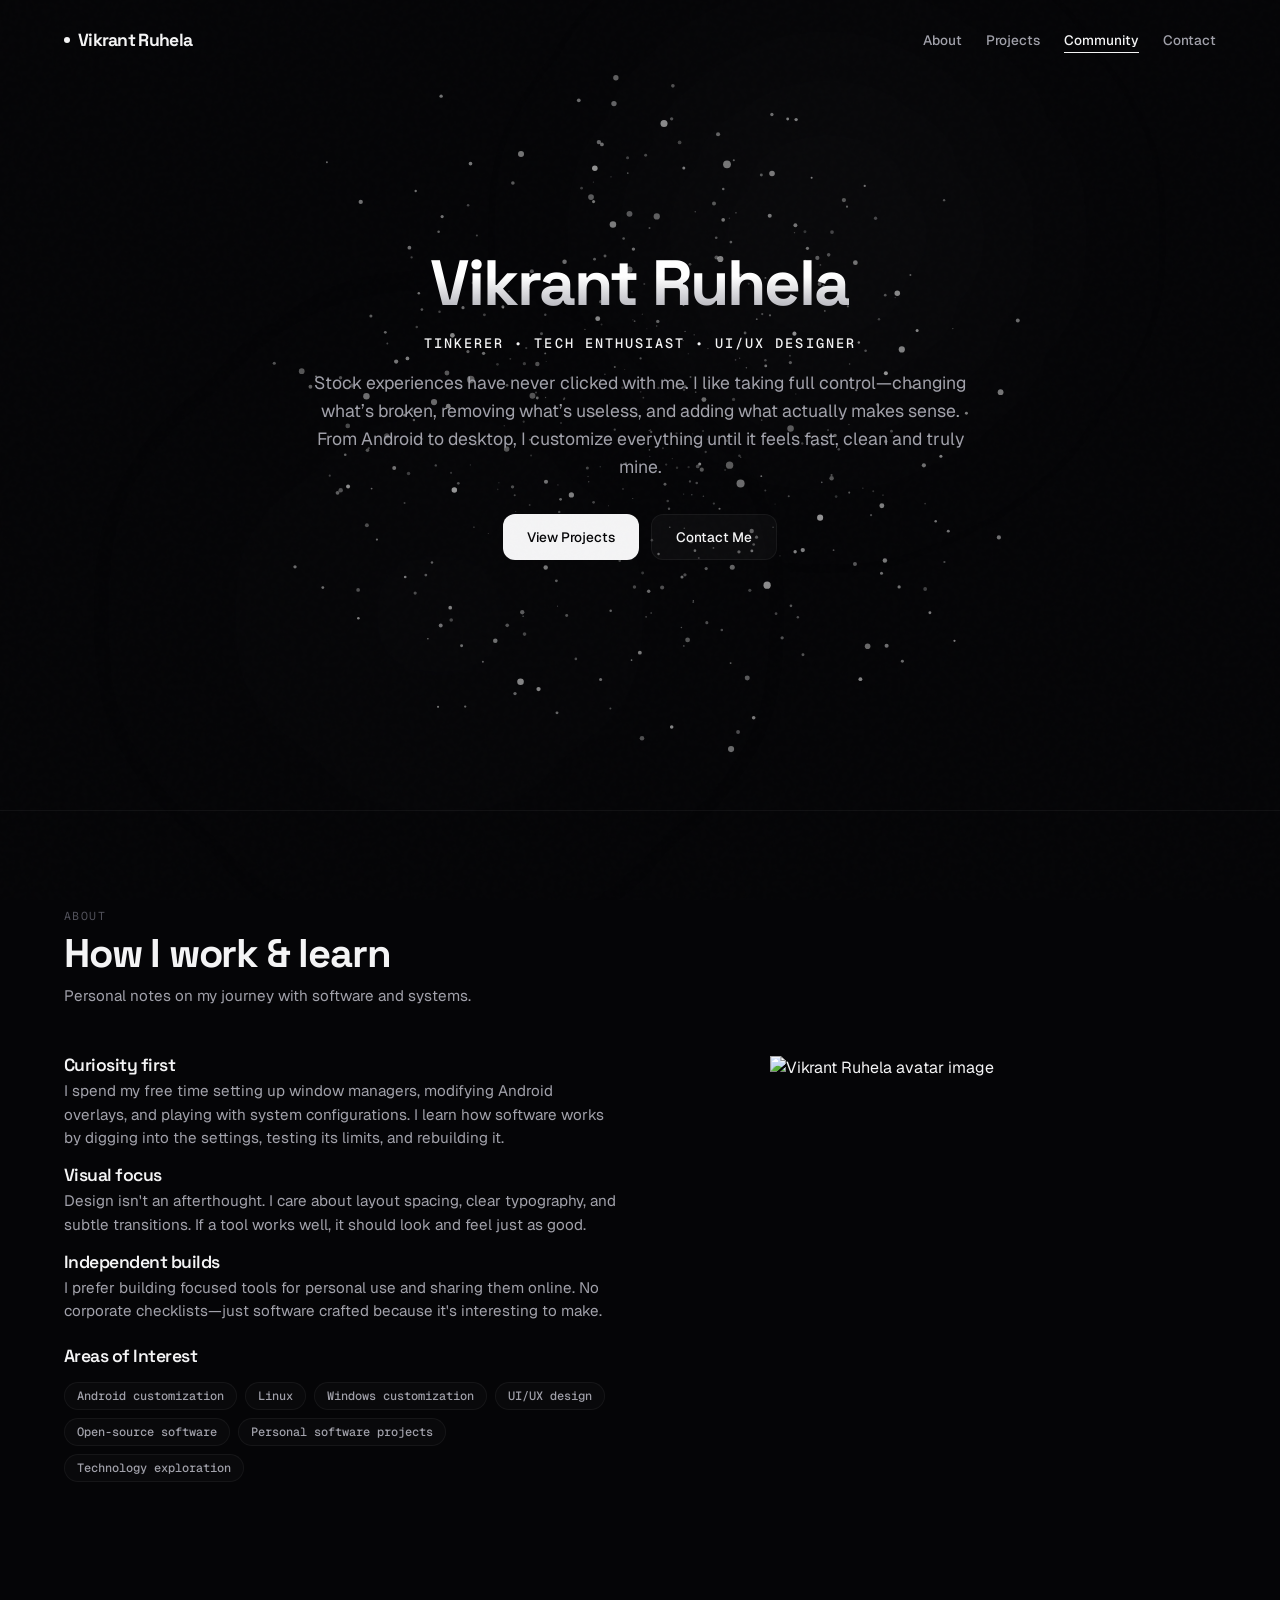
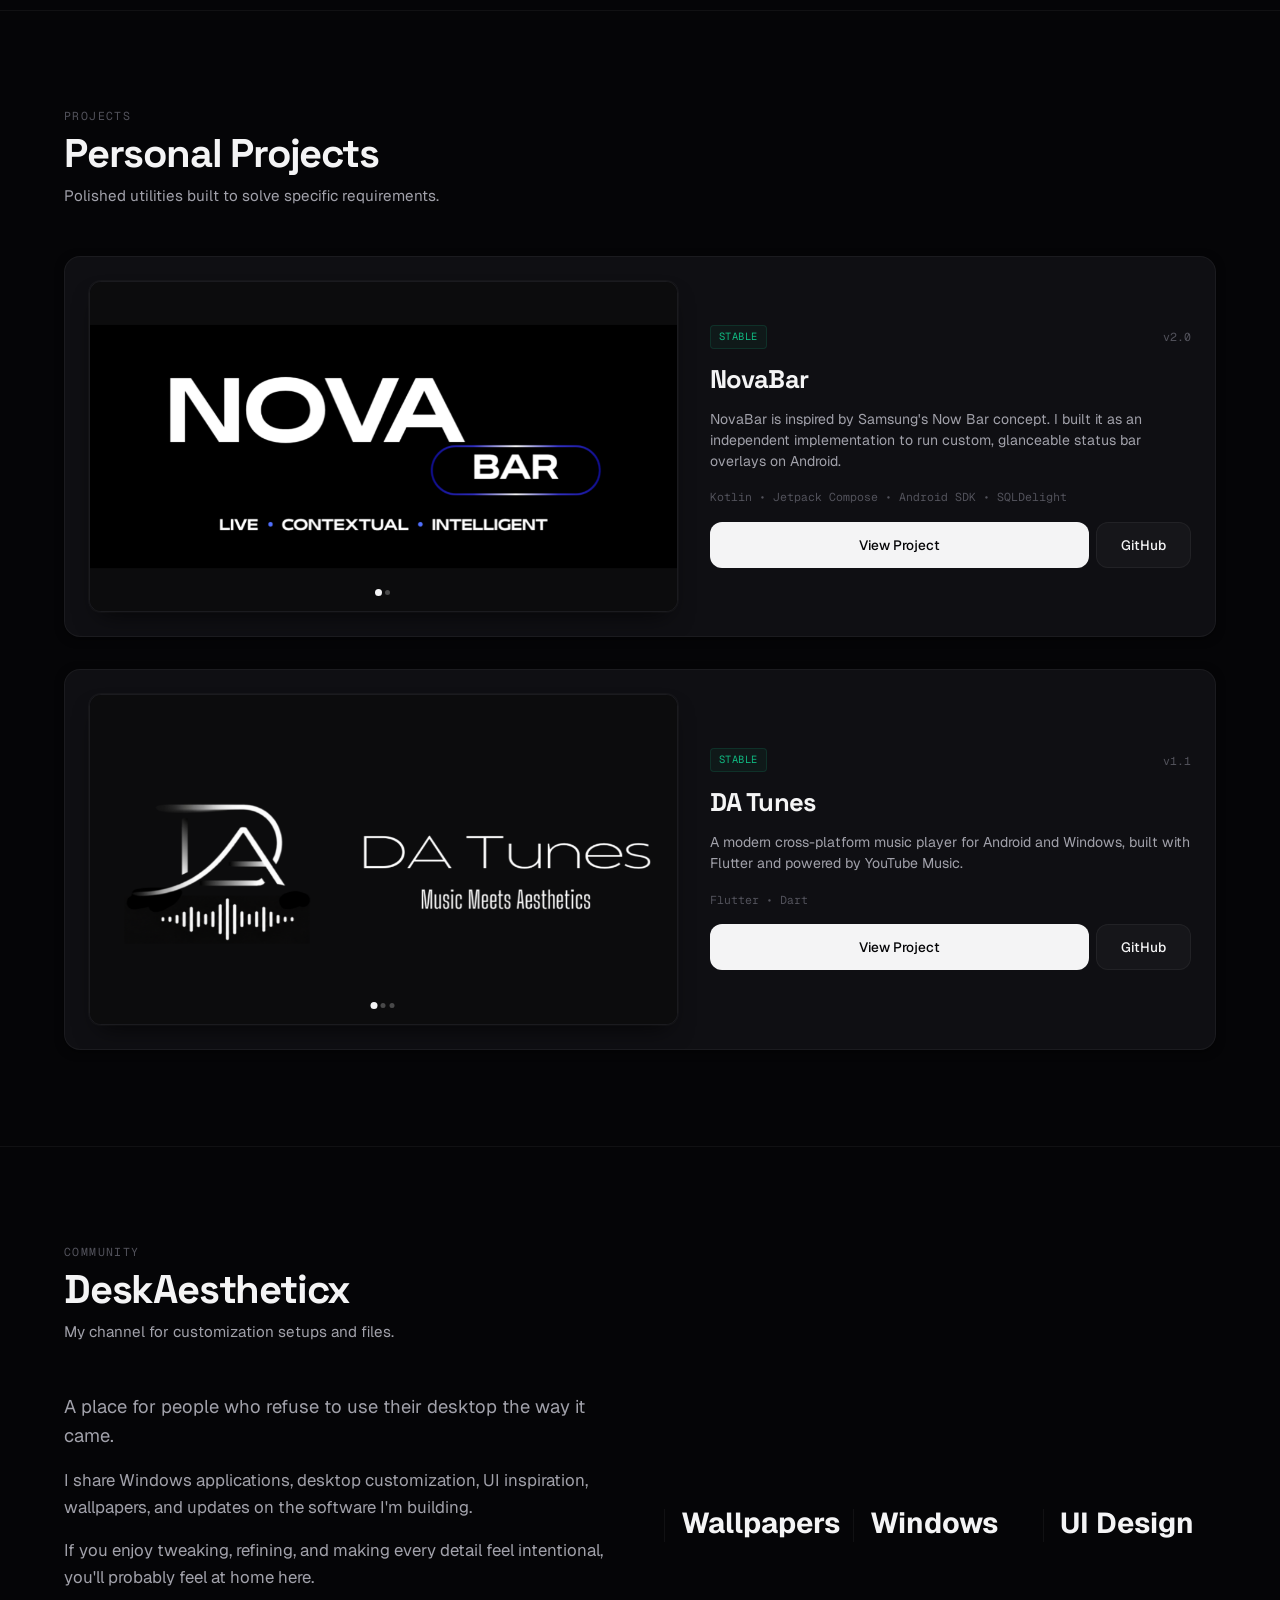
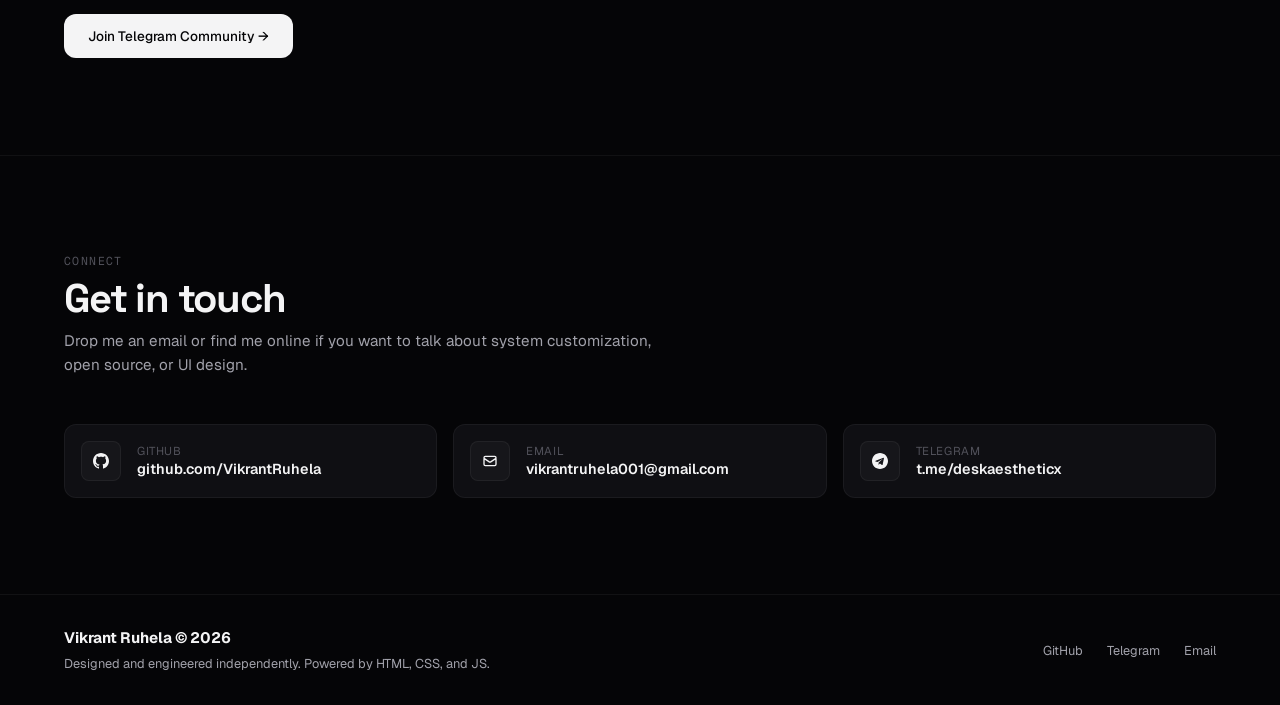
==== index.html @ 4d381d2a "Initial commit" ====
<!DOCTYPE html>
<html lang="en" data-accent="silver">
<head>
  <meta charset="UTF-8">
  <meta name="viewport" content="width=device-width, initial-scale=1.0">
  
  <!-- Primary SEO Meta Tags -->
  <title>Vikrant Ruhela | Tinkerer • Tech Enthusiast • UI/UX Designer</title>
  <meta name="title" content="Vikrant Ruhela | Tinkerer • Tech Enthusiast • UI/UX Designer">
  <meta name="description" content="Personal portfolio of Vikrant Ruhela. I customize interfaces, experiment with custom configurations, and build clean software utilities.">
  <meta name="keywords" content="Vikrant Ruhela, Portfolio, Tinkerer, Tech Enthusiast, UI/UX Designer, Customization, Linux, Android, Windows, Open Source">
  <meta name="author" content="Vikrant Ruhela">
  
  <!-- Open Graph / Facebook -->
  <meta property="og:type" content="website">
  <meta property="og:url" content="https://deskaestheticx.github.io/">
  <meta property="og:title" content="Vikrant Ruhela | Tinkerer • Tech Enthusiast • UI/UX Designer">
  <meta property="og:description" content="Personal portfolio of Vikrant Ruhela. I customize interfaces, experiment with custom configurations, and build clean software utilities.">
  <meta property="og:image" content="assets/images/og-image.png">

  <!-- Twitter -->
  <meta property="twitter:card" content="summary_large_image">
  <meta property="twitter:url" content="https://deskaestheticx.github.io/">
  <meta property="twitter:title" content="Vikrant Ruhela | Tinkerer • Tech Enthusiast • UI/UX Designer">
  <meta property="twitter:description" content="Personal portfolio of Vikrant Ruhela. I customize interfaces, experiment with custom configurations, and build clean software utilities.">
  <meta property="twitter:image" content="assets/images/og-image.png">

  <!-- Favicon -->
  <link rel="icon" type="image/svg+xml" href="assets/images/favicon.svg">

  <!-- Theme Stylesheets -->
  <link rel="stylesheet" href="assets/css/variables.css?v=2.2">
  <link rel="stylesheet" href="assets/css/global.css?v=2.2">
  <link rel="stylesheet" href="assets/css/components.css?v=2.2">
  <link rel="stylesheet" href="assets/css/sections.css?v=2.2">

  <!-- Structured Data (JSON-LD) -->
  <script type="application/ld+json">
  {
    "@context": "https://schema.org",
    "@type": "Person",
    "name": "Vikrant Ruhela",
    "url": "https://deskaestheticx.github.io/",
    "jobTitle": "Tinkerer & UI/UX Designer",
    "description": "Tech enthusiast who enjoys exploring technology, experimenting with software, and building polished experiences.",
    "knowsAbout": ["Android customization", "Linux", "Windows customization", "UI/UX design", "Open-source software"]
  }
  </script>
</head>
<body>

  <!-- Loading Screen Overlay -->
  <div class="loading-screen" aria-hidden="true">
    <div class="loading-logo">
      <span class="loading-logo-dot"></span>
      Vikrant Ruhela
    </div>
  </div>

  <!-- Custom Cursor Elements -->
  <div class="custom-cursor" aria-hidden="true"></div>
  <div class="custom-cursor-follower" aria-hidden="true"></div>

  <!-- Scroll Progress Bar -->
  <div class="scroll-progress-container" aria-hidden="true">
    <div class="scroll-progress-bar"></div>
  </div>

  <!-- Background Ambient Lights -->
  <div class="ambient-bg-lights" aria-hidden="true">
    <div class="ambient-light-1"></div>
    <div class="ambient-light-2"></div>
  </div>

  <!-- Sticky Navbar Header -->
  <header>
    <div class="nav-container">
      <a href="index.html" class="logo" aria-label="Vikrant Ruhela Home">
        <span class="logo-dot"></span>
        Vikrant Ruhela
      </a>
      
      <div class="nav-right">
        <nav>
          <ul class="nav-links">
            <li><a href="#about">About</a></li>
            <li><a href="#projects">Projects</a></li>
            <li><a href="#community">Community</a></li>
            <li><a href="#contact">Contact</a></li>
          </ul>
        </nav>


        <button class="mobile-nav-toggle" aria-label="Toggle navigation menu" aria-expanded="false">
          <span></span>
          <span></span>
          <span></span>
        </button>
      </div>
    </div>
  </header>

  <main>
    <!-- Hero Section -->
    <section id="hero" class="hero-section">
      <div class="container hero-layout">

        <h1 class="hero-title reveal-on-scroll" style="transition-delay: 0.1s;">
          Vikrant Ruhela
        </h1>
        <div class="reveal-on-scroll" style="font-family: var(--font-mono); font-size: 0.85rem; color: var(--color-accent); letter-spacing: 0.15em; text-transform: uppercase; margin-bottom: var(--space-md); transition-delay: 0.15s; font-weight: 500;">
          Tinkerer &bull; Tech Enthusiast &bull; UI/UX Designer
        </div>
        <p class="hero-subtitle reveal-on-scroll" style="transition-delay: 0.2s; max-width: 680px;">
          Stock experiences have never clicked with me. I like taking full control—changing what’s broken, removing what’s useless, and adding what actually makes sense. From Android to desktop, I customize everything until it feels fast, clean and truly mine.
        </p>
        <div class="hero-actions reveal-on-scroll" style="transition-delay: 0.3s;">
          <a href="#projects" class="btn btn-primary magnetic-target" aria-label="View featured projects">View Projects</a>
          <a href="#contact" class="btn btn-secondary magnetic-target" aria-label="Go to contact section">Contact Me</a>
        </div>
      </div>
    </section>

    <!-- About Section -->
    <section id="about" class="section" style="border-top: 1px solid var(--border-color);">
      <div class="container">
        <div class="section-header reveal-on-scroll">
          <span class="section-label">About</span>
          <h2 class="section-title">How I work & learn</h2>
          <p class="section-description">Personal notes on my journey with software and systems.</p>
        </div>

        <div class="about-grid" style="align-items: flex-start; margin-bottom: var(--space-xl);">
          <div class="about-intro-text reveal-on-scroll" style="display: flex; flex-direction: column; gap: var(--space-md);">
            <div>
              <h3 style="font-size: 1.1rem; font-weight: 600; margin-bottom: var(--space-xxs); color: var(--text-primary);">Curiosity first</h3>
              <p style="margin: 0; line-height: 1.55;">
                I spend my free time setting up window managers, modifying Android overlays, and playing with system configurations. I learn how software works by digging into the settings, testing its limits, and rebuilding it.
              </p>
            </div>
            
            <div>
              <h3 style="font-size: 1.1rem; font-weight: 600; margin-bottom: var(--space-xxs); color: var(--text-primary);">Visual focus</h3>
              <p style="margin: 0; line-height: 1.55;">
                Design isn't an afterthought. I care about layout spacing, clear typography, and subtle transitions. If a tool works well, it should look and feel just as good.
              </p>
            </div>
            
            <div>
              <h3 style="font-size: 1.1rem; font-weight: 600; margin-bottom: var(--space-xxs); color: var(--text-primary);">Independent builds</h3>
              <p style="margin: 0; line-height: 1.55;">
                I prefer building focused tools for personal use and sharing them online. No corporate checklists—just software crafted because it's interesting to make.
              </p>
            </div>

            <div style="margin-top: var(--space-xs);">
              <h3 class="dev-philosophy-title" style="margin-top: 0; margin-bottom: var(--space-xxs);">Areas of Interest</h3>
              <div class="tech-badges-grid">
                <span class="tech-badge">Android customization</span>
                <span class="tech-badge">Linux</span>
                <span class="tech-badge">Windows customization</span>
                <span class="tech-badge">UI/UX design</span>
                <span class="tech-badge">Open-source software</span>
                <span class="tech-badge">Personal software projects</span>
                <span class="tech-badge">Technology exploration</span>
              </div>
            </div>
          </div>
          
          <div class="reveal-on-scroll" style="transition-delay: 0.2s; display: flex; justify-content: center; width: 100%;">
            <!-- Dynamic profile image fetched directly from live GitHub account -->
            <div class="profile-image-container" style="border: none !important; overflow: visible !important; background: transparent !important; box-shadow: none !important; border-radius: 0 !important; width: 340px !important; height: 340px !important;" aria-label="Vikrant Ruhela GitHub Profile Picture">
              <img src="https://github.com/VikrantRuhela.png" style="position: absolute !important; top: 0 !important; left: 0 !important; width: 100% !important; height: 100% !important; object-fit: contain !important; border-radius: 0 !important; border: none !important; box-shadow: none !important;" alt="Vikrant Ruhela avatar image" loading="lazy">
            </div>
          </div>
        </div>


      </div>
    </section>

    <!-- Projects Catalog Section -->
    <section id="projects" class="section" style="border-top: 1px solid var(--border-color);">
      <div class="container">
        <div class="section-header reveal-on-scroll">
          <span class="section-label">Projects</span>
          <h2 class="section-title">Personal Projects</h2>
          <p class="section-description">Polished utilities built to solve specific requirements.</p>
        </div>

        <!-- NovaBar Project Card -->
        <article class="studio-card reveal-on-scroll" style="margin-bottom: var(--space-xl); display: grid; grid-template-columns: 1.1fr 0.9fr; gap: var(--space-xl); align-items: center; padding: var(--space-lg);">
          <div class="framed-showcase" style="padding: 0; background: transparent; border: none; box-shadow: none; width: 100%;">
            <div class="carousel-container" id="project-novabar-carousel" style="aspect-ratio: 16/9; border-radius: var(--radius-md); border: 1px solid var(--border-color); overflow: hidden; box-shadow: var(--shadow-md);">
              <div class="carousel-track">
                <div class="carousel-slide">
                  <img src="assets/images/novabar_logo.png" alt="NovaBar - Live Contextual Intelligent Logo Banner" loading="lazy">
                </div>
                <div class="carousel-slide">
                  <img src="assets/images/novabar_screens.png" alt="NovaBar settings menu interface screenshot layouts" loading="lazy">
                </div>
              </div>
              <button class="carousel-btn carousel-btn-prev" aria-label="Previous slide">
                <svg xmlns="http://www.w3.org/2000/svg" width="16" height="16" fill="none" viewBox="0 0 24 24" stroke="currentColor" stroke-width="2.5"><path stroke-linecap="round" stroke-linejoin="round" d="M15 19l-7-7 7-7"/></svg>
              </button>
              <button class="carousel-btn carousel-btn-next" aria-label="Next slide">
                <svg xmlns="http://www.w3.org/2000/svg" width="16" height="16" fill="none" viewBox="0 0 24 24" stroke="currentColor" stroke-width="2.5"><path stroke-linecap="round" stroke-linejoin="round" d="M9 5l7 7-7 7"/></svg>
              </button>
              <div class="carousel-dots"></div>
            </div>
          </div>
          <div style="display: flex; flex-direction: column; gap: var(--space-md);">
            <div style="display: flex; justify-content: space-between; align-items: center;">
              <span class="product-card-badge stable">Stable</span>
              <span style="font-family: var(--font-mono); font-size: 0.72rem; color: var(--text-muted);">v2.0</span>
            </div>
            <h3 class="product-card-title" style="font-size: 1.6rem;">NovaBar</h3>
            <p class="product-card-desc">
              NovaBar is inspired by Samsung's Now Bar concept. I built it as an independent implementation to run custom, glanceable status bar overlays on Android.
            </p>
            <div>
              <p class="product-card-tech" style="margin-bottom: var(--space-md);">Kotlin &bull; Jetpack Compose &bull; Android SDK &bull; SQLDelight</p>
              <div style="display: flex; gap: var(--space-xs);">
                <a href="novabar.html" class="btn btn-primary magnetic-target" style="flex: 1;" aria-label="View NovaBar project">View Project</a>
                <a href="https://github.com/VikrantRuhela" target="_blank" rel="noopener" class="btn btn-secondary magnetic-target" aria-label="Visit NovaBar GitHub repository">GitHub</a>
              </div>
            </div>
          </div>
        </article>

        <!-- DA Tunes Project Card -->
        <article class="studio-card reveal-on-scroll" style="display: grid; grid-template-columns: 1.1fr 0.9fr; gap: var(--space-xl); align-items: center; padding: var(--space-lg);">
          <div class="framed-showcase" style="padding: 0; background: transparent; border: none; box-shadow: none; width: 100%;">
            <div class="carousel-container" id="project-datunes-carousel" style="aspect-ratio: 16/9; border-radius: var(--radius-md); border: 1px solid var(--border-color); overflow: hidden; box-shadow: var(--shadow-md);">
              <div class="carousel-track">
                <div class="carousel-slide">
                  <img src="assets/images/damusic_logo.png" alt="DA Tunes - Music Meets Aesthetics Logo Banner" loading="lazy">
                </div>
                <div class="carousel-slide">
                  <img src="assets/images/damusic_mobile.png" alt="DA Tunes mobile audio playback client screens" loading="lazy">
                </div>
                <div class="carousel-slide">
                  <img src="assets/images/damusic_desktop.png" alt="DA Tunes tablet and desktop layout interfaces" loading="lazy">
                </div>
              </div>
              <button class="carousel-btn carousel-btn-prev" aria-label="Previous slide">
                <svg xmlns="http://www.w3.org/2000/svg" width="16" height="16" fill="none" viewBox="0 0 24 24" stroke="currentColor" stroke-width="2.5"><path stroke-linecap="round" stroke-linejoin="round" d="M15 19l-7-7 7-7"/></svg>
              </button>
              <button class="carousel-btn carousel-btn-next" aria-label="Next slide">
                <svg xmlns="http://www.w3.org/2000/svg" width="16" height="16" fill="none" viewBox="0 0 24 24" stroke="currentColor" stroke-width="2.5"><path stroke-linecap="round" stroke-linejoin="round" d="M9 5l7 7-7 7"/></svg>
              </button>
              <div class="carousel-dots"></div>
            </div>
          </div>
          <div style="display: flex; flex-direction: column; gap: var(--space-md);">
            <div style="display: flex; justify-content: space-between; align-items: center;">
              <span class="product-card-badge stable" style="background-color: rgba(16, 185, 129, 0.06); border: 1px solid rgba(16, 185, 129, 0.15); color: #10b981;">Stable</span>
              <span style="font-family: var(--font-mono); font-size: 0.72rem; color: var(--text-muted);">v1.1</span>
            </div>
            <h3 class="product-card-title" style="font-size: 1.6rem;">DA Tunes</h3>
            <p class="product-card-desc">
              A modern cross-platform music player for Android and Windows, built with Flutter and powered by YouTube Music.
            </p>
            <div>
              <p class="product-card-tech" style="margin-bottom: var(--space-md);">Flutter &bull; Dart</p>
              <div style="display: flex; gap: var(--space-xs);">
                <a href="datunes.html" class="btn btn-primary magnetic-target" style="flex: 1;" aria-label="View DA Tunes project">View Project</a>
                <a href="https://github.com/VikrantRuhela" target="_blank" rel="noopener" class="btn btn-secondary magnetic-target" aria-label="Visit DA Tunes GitHub repository">GitHub</a>
              </div>
            </div>
          </div>
        </article>
      </div>
    </section>

    <!-- Community Section -->
    <section id="community" class="section" style="border-top: 1px solid var(--border-color);">
      <div class="container">
        <div class="section-header reveal-on-scroll">
          <span class="section-label">Community</span>
          <h2 class="section-title">DeskAestheticx</h2>
          <p class="section-description">My channel for customization setups and files.</p>
        </div>

        <div class="about-grid" style="align-items: center;">
          <div class="reveal-on-scroll">
            <p style="font-size: 1.15rem; line-height: 1.6; color: var(--text-secondary); margin-bottom: var(--space-md);">
              A place for people who refuse to use their desktop the way it came.
            </p>
            <p style="font-size: 1.05rem; line-height: 1.6; color: var(--text-secondary); margin-bottom: var(--space-md);">
              I share Windows applications, desktop customization, UI inspiration, wallpapers, and updates on the software I'm building.
            </p>
            <p style="font-size: 1.05rem; line-height: 1.6; color: var(--text-secondary); margin-bottom: var(--space-lg);">
              If you enjoy tweaking, refining, and making every detail feel intentional, you'll probably feel at home here.
            </p>
            <a href="https://t.me/deskaestheticx" target="_blank" rel="noopener" class="btn btn-primary magnetic-target" aria-label="Join DeskAestheticx Telegram channel">Join Telegram Community →</a>
          </div>
          
          <div class="reveal-on-scroll" style="transition-delay: 0.1s; display: grid; grid-template-columns: repeat(auto-fit, minmax(130px, 1fr)); gap: var(--space-md);">
            <div class="about-stat-card">
              <div class="about-stat-num" style="font-size: 1.8rem;">Wallpapers</div>
            </div>
            <div class="about-stat-card">
              <div class="about-stat-num" style="font-size: 1.8rem;">Windows</div>
            </div>
            <div class="about-stat-card">
              <div class="about-stat-num" style="font-size: 1.8rem;">UI Design</div>
            </div>
          </div>
        </div>
      </div>
    </section>



    <!-- Contact Section -->
    <section id="contact" class="section" style="border-top: 1px solid var(--border-color);">
      <div class="container">
        <div class="section-header reveal-on-scroll">
          <span class="section-label">Connect</span>
          <h2 class="section-title">Get in touch</h2>
          <p class="section-description">Drop me an email or find me online if you want to talk about system customization, open source, or UI design.</p>
        </div>

        <div class="dev-contact-panel reveal-on-scroll" style="display: grid; grid-template-columns: repeat(auto-fit, minmax(240px, 1fr)); gap: var(--space-md);">
          <a href="https://github.com/VikrantRuhela" target="_blank" rel="noopener" class="dev-contact-link" aria-label="Visit GitHub Profile">
            <div class="dev-contact-icon">
              <svg xmlns="http://www.w3.org/2000/svg" width="16" height="16" fill="currentColor" viewBox="0 0 24 24"><path d="M12 0c-6.626 0-12 5.373-12 12 0 5.302 3.438 9.8 8.207 11.387.599.111.793-.261.793-.577v-2.234c-3.338.726-4.033-1.416-4.033-1.416-.546-1.387-1.333-1.756-1.333-1.756-1.089-.745.083-.729.083-.729 1.205.084 1.839 1.237 1.839 1.237 1.07 1.834 2.807 1.304 3.492.997.107-.775.418-1.305.762-1.604-2.665-.305-5.467-1.334-5.467-5.931 0-1.311.469-2.381 1.236-3.221-.124-.303-.535-1.524.117-3.176 0 0 1.008-.322 3.301 1.23.957-.266 1.983-.399 3.003-.404 1.02.005 2.047.138 3.006.404 2.291-1.552 3.297-1.23 3.297-1.23.653 1.653.242 2.874.118 3.176.77.84 1.235 1.911 1.235 3.221 0 4.609-2.807 5.624-5.479 5.921.43.372.823 1.102.823 2.222v3.293c0 .319.192.694.801.576 4.765-1.589 8.199-6.086 8.199-11.386 0-6.627-5.373-12-12-12z"/></svg>
            </div>
            <div>
              <div class="dev-contact-lbl">GitHub</div>
              <div class="dev-contact-val">github.com/VikrantRuhela</div>
            </div>
          </a>
          <a href="mailto:vikrantruhela001@gmail.com" class="dev-contact-link" aria-label="Send Email">
            <div class="dev-contact-icon">
              <svg xmlns="http://www.w3.org/2000/svg" width="16" height="16" fill="none" viewBox="0 0 24 24" stroke="currentColor" stroke-width="2"><path stroke-linecap="round" stroke-linejoin="round" d="M3 8l7.89 5.26a2 2 0 002.22 0L21 8M5 19h14a2 2 0 002-2V7a2 2 0 00-2-2H5a2 2 0 00-2 2v10a2 2 0 002 2z"/></svg>
            </div>
            <div>
              <div class="dev-contact-lbl">Email</div>
              <div class="dev-contact-val">vikrantruhela001@gmail.com</div>
            </div>
          </a>
          <a href="https://t.me/deskaestheticx" target="_blank" rel="noopener" class="dev-contact-link" aria-label="Visit Telegram Channel">
            <div class="dev-contact-icon">
              <svg xmlns="http://www.w3.org/2000/svg" width="16" height="16" fill="currentColor" viewBox="0 0 24 24"><path d="M12 0c-6.627 0-12 5.373-12 12s5.373 12 12 12 12-5.373 12-12-5.373-12-12-12zm5.894 8.221l-1.97 9.28c-.145.658-.537.818-1.084.508l-3-2.21-1.446 1.394c-.16.16-.295.295-.605.295l.213-3.053 5.56-5.023c.242-.213-.054-.333-.373-.12l-6.868 4.326-2.962-.924c-.643-.203-.658-.643.136-.953l11.57-4.46c.538-.203.953.11.77.953z"/></svg>
            </div>
            <div>
              <div class="dev-contact-lbl">Telegram</div>
              <div class="dev-contact-val">t.me/deskaestheticx</div>
            </div>
          </a>
        </div>
      </div>
    </section>
  </main>

  <!-- Footer Section -->
  <footer>
    <div class="container footer-layout">
      <div class="footer-left">
        <div class="footer-brand">Vikrant Ruhela &copy; 2026</div>
        <div class="footer-tagline">Designed and engineered independently. Powered by HTML, CSS, and JS.</div>
      </div>
      <ul class="footer-right">
        <li><a href="https://github.com/VikrantRuhela" target="_blank" rel="noopener">GitHub</a></li>
        <li><a href="https://t.me/deskaestheticx" target="_blank" rel="noopener">Telegram</a></li>
        <li><a href="mailto:vikrantruhela001@gmail.com">Email</a></li>
      </ul>
    </div>
  </footer>


  <!-- JavaScript Scripts -->
  <script src="assets/js/particles.js"></script>
  <script src="assets/js/carousel.js"></script>
  <script src="assets/js/cursor.js"></script>

  <script src="assets/js/theme.js"></script>
  <script src="assets/js/main.js"></script>
</body>
</html>
---- assets/css/variables.css ----
:root {
  /* Fonts */
  --font-sans: 'Geist', -apple-system, BlinkMacSystemFont, "Segoe UI", Roboto, Helvetica, Arial, sans-serif;
  --font-display: 'Space Grotesk', var(--font-sans);
  --font-mono: 'Geist Mono', Consolas, Monaco, monospace;

  /* Font Weights */
  --weight-light: 300;
  --weight-regular: 400;
  --weight-medium: 500;
  --weight-semibold: 600;
  --weight-bold: 700;
  --weight-heavy: 800;

  /* Strict Spacing System Grid */
  --space-xxs: 4px;
  --space-xs: 8px;
  --space-sm: 12px;
  --space-md: 16px;
  --space-lg: 24px;
  --space-xl: 32px;
  --space-xxl: 48px;
  --space-xxxl: 64px;
  --space-huge: 96px;

  /* Premium Color Palette (Inspired by Raycast / Linear / Vercel) */
  --bg-darker: #050507;      /* Pure black main surface */
  --bg-dark: #0a0a0d;        /* Dark gray panels */
  --bg-card: #0f0f13;        /* Elevation 1 cards */
  --bg-card-hover: #141419;  /* Elevation 2 hover */
  
  /* Translucent borders */
  --border-color: rgba(255, 255, 255, 0.05);
  --border-color-hover: rgba(255, 255, 255, 0.12);
  
  /* Text Hues */
  --text-primary: #f4f4f5;   /* Crisp white */
  --text-secondary: #a1a1aa; /* Muted slate */
  --text-muted: #52525b;     /* Deep gray secondary detail */
  
  /* Monochrome Silver Accent */
  --accent-rgb: 244, 244, 245;
  --color-accent: rgb(var(--accent-rgb));
  --color-accent-light: rgba(var(--accent-rgb), 0.05);
  --color-accent-dark: #71717a;
  
  /* Curves */
  --radius-sm: 6px;
  --radius-md: 12px;
  --radius-lg: 16px;
  --radius-full: 9999px;

  /* Timings */
  --transition-smooth: all 0.5s cubic-bezier(0.16, 1, 0.3, 1);
  --transition-fast: all 0.25s cubic-bezier(0.16, 1, 0.3, 1);

  /* Multi-layered shadows */
  --shadow-sm: 0 2px 8px rgba(0, 0, 0, 0.5);
  --shadow-md: 0 12px 24px -10px rgba(0, 0, 0, 0.7), 0 0 0 1px rgba(255, 255, 255, 0.03);
  --shadow-lg: 0 32px 64px -20px rgba(0, 0, 0, 0.9), 0 0 0 1px rgba(255, 255, 255, 0.04);
}

/* Theme accent variations */
[data-accent="silver"] {
  --accent-rgb: 244, 244, 245;
}
[data-accent="violet"] {
  --accent-rgb: 139, 92, 246;
}
[data-accent="blue"] {
  --accent-rgb: 59, 130, 246;
}
[data-accent="emerald"] {
  --accent-rgb: 16, 185, 129;
}
[data-accent="amber"] {
  --accent-rgb: 245, 158, 11;
}

@media (prefers-reduced-motion: reduce) {
  :root {
    --transition-smooth: all 0.05s linear !important;
    --transition-fast: all 0.02s linear !important;
  }
}
---- assets/css/global.css ----
@import url('https://fonts.googleapis.com/css2?family=Geist+Mono:wght@100..900&family=Geist:wght@100..900&family=Space+Grotesk:wght@300..700&display=swap');

/* Redesign Base Resets */
*, *::before, *::after {
  box-sizing: border-box;
  margin: 0;
  padding: 0;
}

html {
  scroll-behavior: smooth;
  scroll-padding-top: 80px;
  background-color: var(--bg-darker);
}

body {
  font-family: var(--font-sans);
  background-color: var(--bg-darker);
  color: var(--text-primary);
  line-height: 1.5;
  overflow-x: hidden;
  -webkit-font-smoothing: antialiased;
  position: relative;
}

/* Subtle Film Grain Noise Filter Overlay */
body::before {
  content: '';
  position: fixed;
  top: 0;
  left: 0;
  width: 100%;
  height: 100%;
  z-index: 9999;
  pointer-events: none;
  opacity: 0.015;
  background-image: url("data:image/svg+xml,%3Csvg viewBox='0 0 200 200' xmlns='http://www.w3.org/2000/svg'%3E%3Cfilter id='noiseFilter'%3E%3CfeTurbulence type='fractalNoise' baseFrequency='0.8' numOctaves='3' stitchTiles='stitch'/%3E%3C/filter%3E%3Crect width='100%25' height='100%25' filter='url(%23noiseFilter)'/%3E%3C/svg%3E");
}

/* Scrollbar styling */
::-webkit-scrollbar {
  width: 6px;
}
::-webkit-scrollbar-track {
  background: var(--bg-darker);
}
::-webkit-scrollbar-thumb {
  background: rgba(255, 255, 255, 0.08);
  border-radius: 99px;
}
::-webkit-scrollbar-thumb:hover {
  background: rgba(255, 255, 255, 0.2);
}

/* Focus Rings styling */
*:focus-visible {
  outline: 2px solid rgba(var(--accent-rgb), 0.5);
  outline-offset: 4px;
}

.container {
  max-width: 1200px;
  margin: 0 auto;
  padding: 0 var(--space-lg);
  position: relative;
  z-index: 2;
}

/* Headers Typography */
h1, h2, h3, h4, h5, h6 {
  font-family: var(--font-display);
  font-weight: 700;
  letter-spacing: -0.03em;
  line-height: 1.1;
  color: var(--text-primary);
}

p {
  color: var(--text-secondary);
  font-size: 0.95rem;
  line-height: 1.55;
}

a {
  color: inherit;
  text-decoration: none;
  transition: var(--transition-fast);
  cursor: none; /* Hide standard cursor */
}

/* Fallback - cursor is normal. JS appends "has-custom-cursor" class to html */
html.has-custom-cursor,
html.has-custom-cursor * {
  cursor: none !important;
}

/* Revert to native I-beam text cursor while selecting or editing text */
html.has-custom-cursor.text-selecting,
html.has-custom-cursor.text-selecting * {
  cursor: auto !important;
}

html.has-custom-cursor input,
html.has-custom-cursor textarea,
html.has-custom-cursor [contenteditable],
html.has-custom-cursor input *,
html.has-custom-cursor textarea * {
  cursor: auto !important;
}



/* Custom Cursor elements using translate3d and pseudo-centering */
.custom-cursor {
  position: fixed;
  top: 0;
  left: 0;
  width: 0;
  height: 0;
  pointer-events: none;
  z-index: 10000;
  will-change: transform;
  opacity: 0;
  display: flex;
  align-items: center;
  justify-content: center;
  border: 1px solid transparent;
  box-sizing: border-box;
  transition: width 0.18s cubic-bezier(0.16, 1, 0.3, 1), 
              height 0.18s cubic-bezier(0.16, 1, 0.3, 1), 
              margin-left 0.18s cubic-bezier(0.16, 1, 0.3, 1), 
              margin-top 0.18s cubic-bezier(0.16, 1, 0.3, 1), 
              border-color 0.18s ease, 
              background-color 0.18s ease, 
              border-radius 0.18s ease;
}

/* Custom Geometric Arrow SVG element */
.custom-cursor-arrow {
  width: 22px;
  height: 22px;
  fill: var(--color-accent);
  stroke: var(--bg-darker);
  stroke-width: 1.5px;
  stroke-linejoin: round;
  position: absolute;
  top: -3px;
  left: -4px;
  opacity: 1;
  transform-origin: top left;
  transition: opacity 0.15s ease, fill 0.18s ease, transform 0.18s ease;
}

.custom-cursor .follower-text {
  position: absolute;
  font-family: var(--font-mono);
  font-size: 0.52rem;
  font-weight: 600;
  color: var(--text-primary);
  opacity: 0;
  transition: opacity 0.12s ease;
  pointer-events: none;
  white-space: nowrap;
  letter-spacing: 0.05em;
  line-height: 1;
}

/* --- State Styles --- */



/* Text Mode (over form input fields and textareas) */
.custom-cursor.text-mode {
  opacity: 0 !important;
}

/* Hovering over standard links */
.custom-cursor.hover-link .custom-cursor-arrow {
  fill: var(--text-primary);
  transform: scale(1.15);
}

/* Hovering over buttons (Magnetic Attraction) */
.custom-cursor.hover-btn .custom-cursor-arrow {
  fill: var(--color-accent);
  transform: scale(1.15);
}



/* Hovering over Carousel left/right halves */
.custom-cursor.hover-carousel-left,
.custom-cursor.hover-carousel-right {
  width: 24px;
  height: 24px;
  margin-left: -12px;
  margin-top: -12px;
  border-color: var(--color-accent);
  background-color: transparent;
  border-radius: 50%;
}

.custom-cursor.hover-carousel-left .custom-cursor-arrow,
.custom-cursor.hover-carousel-right .custom-cursor-arrow {
  opacity: 0;
  pointer-events: none;
}

.custom-cursor.hover-carousel-left .follower-text,
.custom-cursor.hover-carousel-right .follower-text {
  opacity: 1;
  color: var(--color-accent);
  font-size: 0.72rem;
}

/* Disable Custom Cursor elements when custom cursor is toggled off */
html.custom-cursor-disabled .custom-cursor {
  display: none !important;
}

html.custom-cursor-disabled,
html.custom-cursor-disabled * {
  cursor: auto !important;
}

/* Background Canvas for Interactive Particles */
#bg-canvas {
  position: fixed;
  top: 0;
  left: 0;
  width: 100vw;
  height: 100vh;
  pointer-events: none;
  z-index: 1; /* Layered between ambient lights and text content */
}

/* Ambient lighting background shifts */
.ambient-bg-lights {
  position: fixed;
  top: 0;
  left: 0;
  width: 100%;
  height: 100%;
  z-index: 0;
  pointer-events: none;
  overflow: hidden;
  transform: translate3d(calc(var(--bg-x, 0) * -12px), calc(var(--bg-y, 0) * -12px), 0);
  transition: transform 0.6s cubic-bezier(0.16, 1, 0.3, 1);
}

.ambient-light-1 {
  position: absolute;
  top: -10%;
  right: 10%;
  width: 650px;
  height: 650px;
  background: radial-gradient(circle, rgba(var(--accent-rgb), 0.03) 0%, rgba(var(--accent-rgb), 0) 70%);
  filter: blur(80px);
}

.ambient-light-2 {
  position: absolute;
  bottom: -10%;
  left: 5%;
  width: 750px;
  height: 750px;
  background: radial-gradient(circle, rgba(var(--accent-rgb), 0.015) 0%, rgba(var(--accent-rgb), 0) 70%);
  filter: blur(100px);
}

/* Blur-reveal scroll entrance styles */
.reveal-on-scroll {
  opacity: 0;
  transform: translateY(20px) scale(0.99);
  filter: blur(6px);
  transition: opacity 1s cubic-bezier(0.16, 1, 0.3, 1), transform 1s cubic-bezier(0.16, 1, 0.3, 1), filter 1s cubic-bezier(0.16, 1, 0.3, 1);
  will-change: opacity, transform, filter;
}

.reveal-on-scroll.revealed {
  opacity: 1;
  transform: translateY(0) scale(1);
  filter: blur(0);
}

/* Loading skeleton screens */
.loading-screen {
  position: fixed;
  top: 0;
  left: 0;
  width: 100%;
  height: 100%;
  background-color: var(--bg-darker);
  z-index: 10100;
  display: flex;
  justify-content: center;
  align-items: center;
  transition: opacity 0.6s cubic-bezier(0.16, 1, 0.3, 1), visibility 0.6s cubic-bezier(0.16, 1, 0.3, 1);
}

.loading-screen.fade-out {
  opacity: 0;
  visibility: hidden;
}

.loading-logo {
  font-family: var(--font-display);
  font-size: 1.2rem;
  font-weight: 700;
  letter-spacing: -0.04em;
  color: var(--text-primary);
  display: flex;
  align-items: center;
  gap: var(--space-xs);
}

.loading-logo-dot {
  width: 6px;
  height: 6px;
  background-color: var(--color-accent);
  border-radius: 50%;
  animation: loadingPulse 1s infinite ease-in-out;
}

@keyframes loadingPulse {
  0%, 100% { transform: scale(0.8); opacity: 0.4; }
  50% { transform: scale(1.2); opacity: 1; }
}
---- assets/css/components.css ----
/* Sticky Header Navbar */
header {
  position: fixed;
  top: 0;
  left: 0;
  width: 100%;
  z-index: 100;
  background-color: transparent;
  border-bottom: 1px solid transparent;
  transition: var(--transition-smooth);
}

header.scrolled {
  background-color: rgba(5, 5, 7, 0.8);
  backdrop-filter: blur(20px);
  -webkit-backdrop-filter: blur(20px);
  border-bottom: 1px solid var(--border-color);
}

.nav-container {
  display: flex;
  justify-content: space-between;
  align-items: center;
  height: 80px;
  max-width: 1200px;
  margin: 0 auto;
  padding: 0 var(--space-lg);
}

.logo {
  font-family: var(--font-display);
  font-weight: 700;
  font-size: 1.1rem;
  letter-spacing: -0.04em;
  color: var(--text-primary);
  display: flex;
  align-items: center;
  gap: var(--space-xs);
  z-index: 102;
}

.logo-dot {
  width: 6px;
  height: 6px;
  background-color: var(--color-accent);
  border-radius: 50%;
}

.nav-right {
  display: flex;
  align-items: center;
  gap: var(--space-lg);
}

.nav-links {
  display: flex;
  gap: var(--space-lg);
  list-style: none;
}

.nav-links a {
  font-size: 0.85rem;
  font-weight: 500;
  color: var(--text-secondary);
  position: relative;
  padding: var(--space-xxs) 0;
}

.nav-links a:hover,
.nav-links a.active {
  color: var(--text-primary);
}

.nav-links a::after {
  content: '';
  position: absolute;
  bottom: 0;
  left: 0;
  width: 100%;
  height: 1px;
  background-color: var(--color-accent);
  transform: scaleX(0);
  transform-origin: right;
  transition: transform 0.4s cubic-bezier(0.16, 1, 0.3, 1);
}

.nav-links a:hover::after,
.nav-links a.active::after {
  transform: scaleX(1);
  transform-origin: left;
}

/* Command Palette Toggle Icon */
.search-toggle-btn {
  background: transparent;
  border: none;
  color: var(--text-secondary);
  display: flex;
  align-items: center;
  justify-content: center;
  padding: var(--space-xs);
  border-radius: var(--radius-sm);
  transition: var(--transition-fast);
}

.search-toggle-btn:hover {
  color: var(--text-primary);
  background-color: rgba(255, 255, 255, 0.05);
}

/* Scroll Progress Track */
.scroll-progress-container {
  position: fixed;
  top: 0;
  left: 0;
  width: 100%;
  height: 2px;
  z-index: 101;
  pointer-events: none;
}

.scroll-progress-bar {
  height: 100%;
  background-color: var(--color-accent);
  width: 0%;
  transition: width 0.1s ease-out;
}

/* Premium Buttons */
.btn {
  display: inline-flex;
  align-items: center;
  justify-content: center;
  padding: 0.75rem 1.5rem;
  border-radius: var(--radius-md);
  font-size: 0.85rem;
  font-weight: 500;
  gap: var(--space-xs);
  border: none;
  font-family: var(--font-sans);
  position: relative;
  overflow: hidden;
  will-change: transform;
  transition: var(--transition-smooth);
}

.btn-primary {
  background-color: var(--text-primary);
  color: var(--bg-darker);
}

.btn-primary:hover {
  background-color: #ffffff;
  transform: translateY(-2px);
  box-shadow: 0 8px 24px rgba(255, 255, 255, 0.12);
}

.btn-secondary {
  background-color: rgba(255, 255, 255, 0.03);
  color: var(--text-primary);
  border: 1px solid var(--border-color);
}

.btn-secondary:hover {
  background-color: rgba(255, 255, 255, 0.06);
  border-color: rgba(255, 255, 255, 0.15);
  transform: translateY(-2px);
}

/* Premium Structured Cards */
.studio-card {
  position: relative;
  background-color: var(--bg-card);
  border: 1px solid var(--border-color);
  border-radius: var(--radius-lg);
  padding: var(--space-xl);
  overflow: hidden;
  transition: border-color 0.4s ease, background-color 0.4s ease, transform 0.4s ease, box-shadow 0.4s ease;
  box-shadow: var(--shadow-sm);
  z-index: 2;
  will-change: transform, box-shadow;
}

.studio-card:hover {
  border-color: rgba(255, 255, 255, 0.1);
  background-color: var(--bg-card-hover);
  transform: translateY(-4px);
  box-shadow: var(--shadow-lg);
}

/* Command Palette Modal (Spotlight-like Search) */
.palette-overlay {
  position: fixed;
  top: 0;
  left: 0;
  width: 100%;
  height: 100%;
  background-color: rgba(0, 0, 0, 0.75);
  backdrop-filter: blur(20px);
  -webkit-backdrop-filter: blur(20px);
  z-index: 2000;
  display: flex;
  justify-content: center;
  padding-top: 15vh;
  opacity: 0;
  visibility: hidden;
  transition: opacity 0.3s ease, visibility 0.3s ease;
}

.palette-overlay.open {
  opacity: 1;
  visibility: visible;
}

.palette-modal {
  width: 100%;
  max-width: 600px;
  background-color: #0b0b0e;
  border: 1px solid rgba(255, 255, 255, 0.08);
  border-radius: var(--radius-md);
  box-shadow: var(--shadow-lg);
  overflow: hidden;
  transform: scale(0.97) translateY(-10px);
  transition: transform 0.3s cubic-bezier(0.16, 1, 0.3, 1);
}

.palette-overlay.open .palette-modal {
  transform: scale(1) translateY(0);
}

.palette-header {
  padding: var(--space-md) var(--space-lg);
  border-bottom: 1px solid rgba(255, 255, 255, 0.05);
  display: flex;
  align-items: center;
  gap: var(--space-sm);
}

.palette-input {
  width: 100%;
  background: transparent;
  border: none;
  color: var(--text-primary);
  font-family: var(--font-sans);
  font-size: 1rem;
  outline: none;
}

.palette-input::placeholder {
  color: var(--text-muted);
}

.palette-body {
  max-height: 350px;
  overflow-y: auto;
  padding: var(--space-xs);
}

.palette-group-title {
  font-family: var(--font-mono);
  font-size: 0.7rem;
  color: var(--text-muted);
  text-transform: uppercase;
  letter-spacing: 0.1em;
  padding: var(--space-sm) var(--space-md) var(--space-xxs);
}

.palette-item {
  display: flex;
  align-items: center;
  justify-content: space-between;
  padding: var(--space-sm) var(--space-md);
  border-radius: var(--radius-sm);
  cursor: none;
  font-size: 0.85rem;
  color: var(--text-secondary);
  transition: background-color 0.15s ease, color 0.15s ease;
}

.palette-item.active {
  background-color: rgba(255, 255, 255, 0.05);
  color: var(--text-primary);
}

.palette-item-left {
  display: flex;
  align-items: center;
  gap: var(--space-sm);
}

.palette-item-icon {
  display: flex;
  align-items: center;
  color: var(--text-muted);
}

.palette-item.active .palette-item-icon {
  color: var(--color-accent);
}

.palette-shortcut {
  font-family: var(--font-mono);
  font-size: 0.65rem;
  color: var(--text-muted);
  background-color: rgba(255, 255, 255, 0.03);
  border: 1px solid rgba(255, 255, 255, 0.06);
  padding: 0.15rem 0.4rem;
  border-radius: 4px;
}

/* ==========================================================================
   Premium Device Mockups (Outlined Device Viewports)
   ========================================================================== */

/* Browser Mockup Frame (For Tauri/Desktop apps) */
.browser-mockup {
  border: 1px solid rgba(255, 255, 255, 0.06);
  border-radius: var(--radius-md);
  background-color: #050507;
  overflow: hidden;
  box-shadow: var(--shadow-md);
  position: relative;
  display: flex;
  flex-direction: column;
  width: 100%;
}

.browser-header-bar {
  height: 40px;
  background-color: #0a0a0d;
  border-bottom: 1px solid rgba(255, 255, 255, 0.05);
  display: flex;
  align-items: center;
  padding: 0 var(--space-md);
  position: relative;
  flex-shrink: 0;
}

.browser-dots {
  display: flex;
  gap: 6px;
  position: absolute;
  left: var(--space-md);
}

.browser-dot {
  width: 8px;
  height: 8px;
  border-radius: 50%;
  background-color: rgba(255, 255, 255, 0.12);
}

.browser-address-bar {
  width: 220px;
  height: 22px;
  background-color: rgba(255, 255, 255, 0.03);
  border: 1px solid rgba(255, 255, 255, 0.04);
  border-radius: 4px;
  margin: 0 auto;
  font-family: var(--font-mono);
  font-size: 0.65rem;
  color: var(--text-muted);
  display: flex;
  align-items: center;
  justify-content: center;
}

/* Phone Mockup Frame (Android utilities / NovaBar) */
.phone-mockup {
  width: 260px;
  height: 520px;
  border: 10px solid #16161a;
  border-radius: 40px;
  background-color: #050507;
  overflow: hidden;
  box-shadow: var(--shadow-lg);
  position: relative;
  margin: 0 auto;
}

.phone-notch {
  position: absolute;
  top: 0;
  left: 50%;
  transform: translateX(-50%);
  width: 100px;
  height: 20px;
  background-color: #16161a;
  border-radius: 0 0 14px 14px;
  z-index: 15;
}

/* Framed Screenshot Showcase Grid */
.framed-showcase {
  border: 1px solid var(--border-color);
  border-radius: var(--radius-lg);
  padding: var(--space-md);
  background-color: rgba(255, 255, 255, 0.01);
  box-shadow: var(--shadow-sm);
  display: flex;
  justify-content: center;
  align-items: center;
  position: relative;
}

/* ==========================================================================
   Premium Parallax Carousel
   ========================================================================== */
.carousel-container {
  position: relative;
  width: 100%;
  height: 100%;
  overflow: hidden;
}

.carousel-track {
  display: flex;
  width: 100%;
  height: 100%;
  transition: transform 0.85s cubic-bezier(0.16, 1, 0.3, 1);
  will-change: transform;
}

.carousel-slide {
  min-width: 100%;
  height: 100%;
  overflow: hidden;
  position: relative;
}

/* Inner Slide Image - offset translations generate parallax */
.carousel-slide img {
  width: 100%;
  height: 100%;
  object-fit: cover;
  transform: scale(1.04) translate3d(var(--parallax-offset, 0%), 0, 0);
  transition: transform 0.85s cubic-bezier(0.16, 1, 0.3, 1);
  will-change: transform;
}

.carousel-btn {
  position: absolute;
  top: 50%;
  transform: translateY(-50%) scale(0.95);
  width: 36px;
  height: 36px;
  border-radius: 50%;
  background-color: rgba(10, 10, 15, 0.45);
  backdrop-filter: blur(8px);
  -webkit-backdrop-filter: blur(8px);
  border: 1px solid rgba(255, 255, 255, 0.05);
  color: var(--text-primary);
  display: flex;
  align-items: center;
  justify-content: center;
  z-index: 10;
  opacity: 0;
  pointer-events: none;
  transition: opacity var(--transition-md) var(--ease-out), transform var(--transition-md) var(--ease-out), background-color var(--transition-fast), border-color var(--transition-fast);
}

/* Reveal buttons on carousel container hover */
.carousel-container:hover .carousel-btn {
  opacity: 0.5;
  pointer-events: auto;
  transform: translateY(-50%) scale(1);
}

.carousel-btn:hover {
  opacity: 1 !important;
  background-color: rgba(10, 10, 15, 0.85);
  border-color: rgba(255, 255, 255, 0.2);
}

.carousel-btn-prev { left: var(--space-md); }
.carousel-btn-next { right: var(--space-md); }

.carousel-dots {
  position: absolute;
  bottom: var(--space-md);
  left: 50%;
  transform: translateX(-50%);
  display: flex;
  gap: var(--space-xxs);
  z-index: 10;
}

.carousel-dot {
  width: 5px;
  height: 5px;
  border-radius: 50%;
  background-color: rgba(255, 255, 255, 0.25);
  cursor: none;
  transition: var(--transition-fast);
}

.carousel-dot.active {
  background-color: var(--text-primary);
  transform: scale(1.4);
}

/* ==========================================================================
   Floating Information Spec Panel (Apple Style Sidebar specifications)
   ========================================================================== */
.spec-panel {
  background-color: var(--bg-card);
  border: 1px solid var(--border-color);
  border-radius: var(--radius-lg);
  padding: var(--space-xl);
  display: flex;
  flex-direction: column;
  gap: var(--space-lg);
  box-shadow: var(--shadow-sm);
}

.spec-title {
  font-size: 0.95rem;
  font-weight: 600;
  text-transform: uppercase;
  letter-spacing: 0.05em;
  color: var(--text-muted);
  border-bottom: 1px solid var(--border-color);
  padding-bottom: var(--space-sm);
}

.spec-list {
  display: flex;
  flex-direction: column;
  gap: var(--space-md);
  list-style: none;
}

.spec-item {
  display: flex;
  justify-content: space-between;
  align-items: center;
  font-size: 0.88rem;
  border-bottom: 1px solid rgba(255, 255, 255, 0.02);
  padding-bottom: var(--space-xs);
}

.spec-item:last-child {
  border-bottom: none;
  padding-bottom: 0;
}

.spec-label {
  color: var(--text-secondary);
}

.spec-value {
  color: var(--text-primary);
  font-weight: 500;
}

.spec-value.accent {
  font-family: var(--font-mono);
  font-size: 0.8rem;
  color: var(--color-accent);
}

/* Mobile Nav Toggle Icon */
.mobile-nav-toggle {
  display: none;
  background: transparent;
  border: none;
  cursor: none;
  padding: var(--space-xs);
  z-index: 103;
}

.mobile-nav-toggle span {
  display: block;
  width: 18px;
  height: 1.5px;
  background-color: var(--text-primary);
  margin-bottom: 4px;
  transition: var(--transition-smooth);
}

.mobile-nav-toggle span:last-child {
  margin-bottom: 0;
}

.mobile-nav-toggle.open span:nth-child(1) {
  transform: translateY(5.5px) rotate(45deg);
}

.mobile-nav-toggle.open span:nth-child(2) {
  opacity: 0;
}

.mobile-nav-toggle.open span:nth-child(3) {
  transform: translateY(-5.5px) rotate(-45deg);
}

@media (max-width: 768px) {
  .mobile-nav-toggle {
    display: block;
  }

  .nav-links {
    position: fixed;
    top: 0;
    right: 0;
    width: 100%;
    height: 100vh;
    background-color: var(--bg-darker);
    flex-direction: column;
    justify-content: center;
    align-items: center;
    padding: var(--space-lg);
    gap: var(--space-lg);
    transform: translateY(-100%);
    transition: transform 0.5s cubic-bezier(0.16, 1, 0.3, 1);
    z-index: 101;
  }

  .nav-links.open {
    transform: translateY(0);
  }
}
---- assets/css/sections.css ----
/* Hero Section */
.hero-section {
  min-height: 90vh;
  display: flex;
  align-items: center;
  position: relative;
  padding-top: var(--space-huge);
  padding-bottom: var(--space-xxl);
}

.hero-layout {
  display: flex;
  flex-direction: column;
  align-items: center;
  text-align: center;
  width: 100%;
}

.hero-badge {
  display: inline-flex;
  align-items: center;
  gap: var(--space-xs);
  padding: var(--space-xxs) var(--space-sm);
  border-radius: var(--radius-full);
  background-color: rgba(255, 255, 255, 0.03);
  border: 1px solid var(--border-color);
  color: var(--text-secondary);
  font-family: var(--font-mono);
  font-size: 0.72rem;
  margin-bottom: var(--space-lg);
  text-transform: uppercase;
  letter-spacing: 0.05em;
}

.hero-badge-dot {
  width: 6px;
  height: 6px;
  background-color: #10b981;
  border-radius: 50%;
  box-shadow: 0 0 10px #10b981;
}

.hero-title {
  font-size: clamp(2.5rem, 6.5vw, 4rem);
  line-height: 1.05;
  margin-bottom: var(--space-md);
  font-weight: 800;
  background: linear-gradient(180deg, #ffffff 40%, #a1a1aa 100%);
  -webkit-background-clip: text;
  -webkit-text-fill-color: transparent;
  max-width: 850px;
}

.hero-subtitle {
  font-size: 1.1rem;
  color: var(--text-secondary);
  max-width: 600px;
  margin-bottom: var(--space-xl);
  line-height: 1.6;
}

.hero-actions {
  display: flex;
  gap: var(--space-sm);
  margin-bottom: var(--space-xxl);
}

/* Studio Product Catalog Showcase Grid (homepage) */
.product-catalog-grid {
  display: grid;
  grid-template-columns: repeat(3, 1fr);
  gap: var(--space-lg);
  margin-bottom: var(--space-huge);
}

.product-catalog-card {
  display: flex;
  flex-direction: column;
  justify-content: space-between;
}

.product-card-top {
  display: flex;
  flex-direction: column;
  gap: var(--space-sm);
  margin-bottom: var(--space-lg);
}

.product-card-header {
  display: flex;
  justify-content: space-between;
  align-items: center;
}

.product-card-badge {
  font-family: var(--font-mono);
  font-size: 0.65rem;
  text-transform: uppercase;
  letter-spacing: 0.05em;
  padding: 0.2rem 0.5rem;
  border-radius: 4px;
}

.product-card-badge.stable {
  background-color: rgba(16, 185, 129, 0.06);
  border: 1px solid rgba(16, 185, 129, 0.15);
  color: #10b981;
}

.product-card-badge.dev {
  background-color: rgba(245, 158, 11, 0.06);
  border: 1px solid rgba(245, 158, 11, 0.15);
  color: #f59e0b;
}

.product-card-title {
  font-size: 1.4rem;
  font-weight: 700;
}

.product-card-desc {
  font-size: 0.88rem;
  color: var(--text-secondary);
  line-height: 1.5;
}

.product-card-tech {
  font-family: var(--font-mono);
  font-size: 0.72rem;
  color: var(--text-muted);
}

/* Sections details styling */
.section {
  padding: var(--space-huge) 0;
  position: relative;
}

.section-header {
  margin-bottom: var(--space-xxl);
  max-width: 600px;
}

.section-label {
  font-family: var(--font-mono);
  font-size: 0.72rem;
  color: var(--text-muted);
  text-transform: uppercase;
  letter-spacing: 0.12em;
  margin-bottom: var(--space-xs);
  display: block;
}

.section-title {
  font-size: clamp(1.75rem, 4vw, 2.5rem);
  font-weight: 700;
  margin-bottom: var(--space-xs);
}

.section-description {
  color: var(--text-secondary);
  font-size: 0.95rem;
}

/* About Studio section */
.about-grid {
  display: grid;
  grid-template-columns: 1fr 1fr;
  gap: var(--space-xxl);
  align-items: center;
}

.about-intro-text {
  font-size: 1rem;
  color: var(--text-secondary);
}

.about-intro-text p {
  margin-bottom: var(--space-md);
}

.about-intro-text p:last-child {
  margin-bottom: 0;
}

.about-intro-text strong {
  color: var(--text-primary);
  font-weight: 500;
}

.about-stat-panel {
  display: grid;
  grid-template-columns: 1fr 1fr;
  gap: var(--space-lg);
}

.about-stat-card {
  border-left: 1px solid var(--border-color);
  padding-left: var(--space-md);
}

.about-stat-num {
  font-size: 2.25rem;
  font-weight: 700;
  color: var(--text-primary);
  line-height: 1;
  margin-bottom: var(--space-xxs);
}

.about-stat-lbl {
  font-size: 0.75rem;
  color: var(--text-muted);
  text-transform: uppercase;
  letter-spacing: 0.05em;
}

/* Meet the Developer */
.dev-section-grid {
  display: grid;
  grid-template-columns: 1.1fr 0.9fr;
  gap: var(--space-xxl);
}

.dev-text-content {
  font-size: 1rem;
  color: var(--text-secondary);
}

.dev-text-content p {
  margin-bottom: var(--space-md);
}

.dev-text-content p:last-child {
  margin-bottom: 0;
}

.dev-text-content strong {
  color: var(--text-primary);
  font-weight: 500;
}

.dev-contact-panel {
  display: flex;
  flex-direction: column;
  gap: var(--space-md);
}

.dev-contact-link {
  display: flex;
  align-items: center;
  gap: var(--space-md);
  padding: var(--space-md);
  border-radius: var(--radius-md);
  background-color: var(--bg-card);
  border: 1px solid var(--border-color);
  transition: var(--transition-fast);
}

.dev-contact-link:hover {
  border-color: rgba(255, 255, 255, 0.1);
  background-color: var(--bg-card-hover);
}

.dev-contact-icon {
  width: 40px;
  height: 40px;
  border-radius: 8px;
  background-color: rgba(255, 255, 255, 0.03);
  border: 1px solid var(--border-color);
  display: flex;
  align-items: center;
  justify-content: center;
  color: var(--text-primary);
}

.dev-contact-link:hover .dev-contact-icon {
  color: var(--color-accent);
  border-color: rgba(var(--accent-rgb), 0.3);
}

.dev-contact-lbl {
  font-size: 0.72rem;
  color: var(--text-muted);
  text-transform: uppercase;
  letter-spacing: 0.05em;
}

.dev-contact-val {
  font-size: 0.9rem;
  font-weight: 600;
  color: var(--text-primary);
}

/* Philosophy */
.dev-philosophy-title {
  margin-top: var(--space-xl);
  margin-bottom: var(--space-md);
  font-size: 1.1rem;
  font-weight: 600;
  color: var(--text-primary);
}

.dev-philosophy-list {
  display: grid;
  grid-template-columns: 1fr 1fr;
  gap: var(--space-md);
  list-style: none;
  padding: 0;
}

.dev-philosophy-item {
  position: relative;
  padding-left: var(--space-md);
  color: var(--text-secondary);
  font-size: 0.9rem;
}

.dev-philosophy-item::before {
  content: "■";
  position: absolute;
  left: 0;
  color: var(--color-accent);
  font-size: 0.65rem;
  top: 1px;
}

/* Portrait Wireframe Placeholder */
.portrait-placeholder {
  width: 100%;
  max-width: 280px;
  aspect-ratio: 1 / 1.1;
  border: 1px dashed rgba(255, 255, 255, 0.15);
  border-radius: var(--radius-lg);
  display: flex;
  flex-direction: column;
  justify-content: center;
  align-items: center;
  position: relative;
  background-color: rgba(255, 255, 255, 0.01);
  color: var(--text-muted);
  font-family: var(--font-mono);
  font-size: 0.75rem;
  margin: 0 auto;
}

.portrait-placeholder::before {
  content: '';
  position: absolute;
  top: 12px;
  left: 12px;
  right: 12px;
  bottom: 12px;
  border: 1px dashed rgba(255, 255, 255, 0.05);
  border-radius: var(--radius-md);
  pointer-events: none;
}

.portrait-placeholder-frame {
  display: flex;
  flex-direction: column;
  align-items: center;
  gap: var(--space-xs);
}

.portrait-placeholder-line {
  width: 40px;
  height: 1px;
  background-color: rgba(255, 255, 255, 0.1);
}

/* Premium Profile Avatar Container */
.profile-image-container {
  width: 340px;
  max-width: 100%;
  aspect-ratio: 1 / 1;
  position: relative;
  margin: 0 auto;
}

.profile-image-container img {
  position: absolute !important;
  top: 0 !important;
  left: 0 !important;
  width: 100% !important;
  height: 100% !important;
  object-fit: contain !important;
  transition: transform var(--transition-md) var(--ease-out) !important;
}

.profile-image-container:hover img {
  transform: scale(1.02) !important;
}

/* Tech Badges */
.tech-badges-grid {
  display: flex;
  flex-wrap: wrap;
  gap: var(--space-xs);
  margin-top: var(--space-md);
}

.tech-badge {
  font-family: var(--font-mono);
  font-size: 0.75rem;
  font-weight: 500;
  padding: var(--space-xxs) var(--space-sm);
  background-color: rgba(255, 255, 255, 0.02);
  border: 1px solid var(--border-color);
  border-radius: var(--radius-full);
  color: var(--text-secondary);
  transition: var(--transition-fast);
}

.tech-badge:hover {
  background-color: rgba(255, 255, 255, 0.05);
  border-color: rgba(255, 255, 255, 0.15);
  color: var(--text-primary);
  transform: translateY(-1px);
}

/* Experience Editorial Timeline */
.timeline-container {
  position: relative;
  margin-top: var(--space-xl);
}

.timeline-container::before {
  content: '';
  position: absolute;
  left: 8px;
  top: 8px;
  bottom: 8px;
  width: 1px;
  background-color: var(--border-color);
}

.timeline-event {
  position: relative;
  padding-left: var(--space-xl);
  margin-bottom: var(--space-xl);
}

.timeline-event:last-child {
  margin-bottom: 0;
}

.timeline-dot {
  position: absolute;
  left: 4px;
  top: 6px;
  width: 9px;
  height: 9px;
  border-radius: 50%;
  background-color: var(--bg-darker);
  border: 2px solid var(--color-accent);
  z-index: 2;
}

.timeline-header-row {
  display: flex;
  justify-content: space-between;
  align-items: flex-start;
  flex-wrap: wrap;
  gap: var(--space-xxs);
  margin-bottom: var(--space-xxs);
}

.timeline-title {
  font-size: 1rem;
  font-weight: 600;
  color: var(--text-primary);
}

.timeline-period {
  font-family: var(--font-mono);
  font-size: 0.72rem;
  color: var(--text-muted);
}

.timeline-org {
  font-size: 0.85rem;
  color: var(--color-accent);
  font-weight: 500;
  margin-bottom: var(--space-xs);
}

.timeline-desc {
  font-size: 0.88rem;
  color: var(--text-secondary);
  line-height: 1.55;
}

/* ==========================================================================
   Project Detail Sub-page layouts (novabar, damusic, deskaestheticx)
   ========================================================================== */
.project-header {
  padding-top: 140px;
  padding-bottom: var(--space-xl);
}

.project-back-link {
  display: inline-flex;
  align-items: center;
  gap: var(--space-xxs);
  font-family: var(--font-mono);
  font-size: 0.75rem;
  color: var(--text-secondary);
  text-transform: uppercase;
  letter-spacing: 0.05em;
  margin-bottom: var(--space-md);
}

.project-back-link:hover {
  color: var(--text-primary);
}

.project-title-row {
  display: flex;
  justify-content: space-between;
  align-items: flex-end;
  flex-wrap: wrap;
  gap: var(--space-md);
  margin-bottom: var(--space-lg);
}

.project-heading {
  font-size: clamp(2rem, 5vw, 3rem);
  font-weight: 800;
}

.project-meta-row {
  display: flex;
  gap: var(--space-sm);
  align-items: center;
}

.project-layout {
  display: grid;
  grid-template-columns: 1.2fr 0.8fr;
  gap: var(--space-xxl);
  margin-bottom: var(--space-huge);
}

.project-body-left {
  display: flex;
  flex-direction: column;
  gap: var(--space-xl);
}

.project-desc-text {
  font-size: 1.05rem;
  line-height: 1.6;
  color: var(--text-secondary);
}

.project-section-title {
  font-size: 1.35rem;
  font-weight: 700;
  margin-bottom: var(--space-md);
  border-bottom: 1px solid var(--border-color);
  padding-bottom: var(--space-xs);
}

.project-features-list {
  display: flex;
  flex-direction: column;
  gap: var(--space-md);
  list-style: none;
}

.project-features-list li {
  position: relative;
  padding-left: var(--space-lg);
  font-size: 0.95rem;
  color: var(--text-secondary);
  line-height: 1.5;
}

.project-features-list li::before {
  content: "→";
  position: absolute;
  left: 0;
  color: var(--color-accent);
}

.project-tech-pills {
  display: flex;
  flex-wrap: wrap;
  gap: var(--space-xs);
  list-style: none;
}

.project-tech-pill {
  font-family: var(--font-mono);
  font-size: 0.75rem;
  padding: 0.3rem 0.8rem;
  border-radius: var(--radius-sm);
  background-color: var(--bg-card);
  border: 1px solid var(--border-color);
  color: var(--text-primary);
}

/* Roadmap timeline */
.project-roadmap {
  display: flex;
  flex-direction: column;
  gap: var(--space-md);
}

.roadmap-step {
  display: flex;
  gap: var(--space-md);
  align-items: flex-start;
}

.roadmap-bullet {
  width: 14px;
  height: 14px;
  border-radius: 50%;
  border: 2px solid var(--border-color);
  background-color: var(--bg-darker);
  margin-top: 4px;
  flex-shrink: 0;
}

.roadmap-step.active .roadmap-bullet {
  border-color: var(--color-accent);
  background-color: var(--color-accent);
}

.roadmap-info {
  display: flex;
  flex-direction: column;
}

.roadmap-phase {
  font-family: var(--font-mono);
  font-size: 0.8rem;
  font-weight: 600;
  color: var(--text-primary);
}

.roadmap-details {
  font-size: 0.88rem;
  color: var(--text-secondary);
}

/* Wallpapers download grid (For DeskAestheticx page) */
.wallpapers-grid {
  display: grid;
  grid-template-columns: repeat(2, 1fr);
  gap: var(--space-md);
  margin-top: var(--space-md);
}

.wallpaper-card {
  border: 1px solid var(--border-color);
  border-radius: var(--radius-md);
  overflow: hidden;
  background-color: var(--bg-card);
}

.wallpaper-preview {
  height: 180px;
  overflow: hidden;
  position: relative;
}

.wallpaper-preview img {
  width: 100%;
  height: 100%;
  object-fit: cover;
  transition: var(--transition-smooth);
}

.wallpaper-card:hover .wallpaper-preview img {
  transform: scale(1.05);
}

.wallpaper-info {
  padding: var(--space-md);
  display: flex;
  justify-content: space-between;
  align-items: center;
}

.wallpaper-name {
  font-size: 0.9rem;
  font-weight: 600;
}

/* Footer Section */
footer {
  border-top: 1px solid var(--border-color);
  padding: var(--space-xl) 0;
  background-color: var(--bg-darker);
  position: relative;
  z-index: 2;
}

.footer-layout {
  display: flex;
  justify-content: space-between;
  align-items: center;
  flex-wrap: wrap;
  gap: var(--space-md);
}

.footer-left {
  display: flex;
  flex-direction: column;
  gap: var(--space-xxs);
}

.footer-brand {
  font-size: 0.95rem;
  font-weight: 700;
}

.footer-tagline {
  font-size: 0.8rem;
  color: var(--text-secondary);
}

.footer-right {
  display: flex;
  gap: var(--space-lg);
  list-style: none;
}

.footer-right a {
  font-size: 0.8rem;
  color: var(--text-secondary);
}

.footer-right a:hover {
  color: var(--color-accent);
}

/* Responsive grid changes */
@media (max-width: 1024px) {
  .product-catalog-grid {
    grid-template-columns: 1fr;
    gap: var(--space-md);
  }

  .project-layout {
    grid-template-columns: 1fr;
    gap: var(--space-xl);
  }

  .dev-section-grid {
    grid-template-columns: 1fr;
    gap: var(--space-xl);
  }
}

@media (max-width: 768px) {
  .about-grid {
    grid-template-columns: 1fr;
    gap: var(--space-xl);
  }

  .section {
    padding: var(--space-xxl) 0;
  }

  .hero-section {
    padding-top: var(--space-huge);
  }

  .hero-actions {
    flex-direction: column;
    width: 100%;
    gap: var(--space-sm);
  }

  .hero-actions .btn {
    width: 100%;
  }

  .wallpapers-grid {
    grid-template-columns: 1fr;
  }
}

@media (max-width: 480px) {
  .dev-philosophy-list {
    grid-template-columns: 1fr;
  }
}
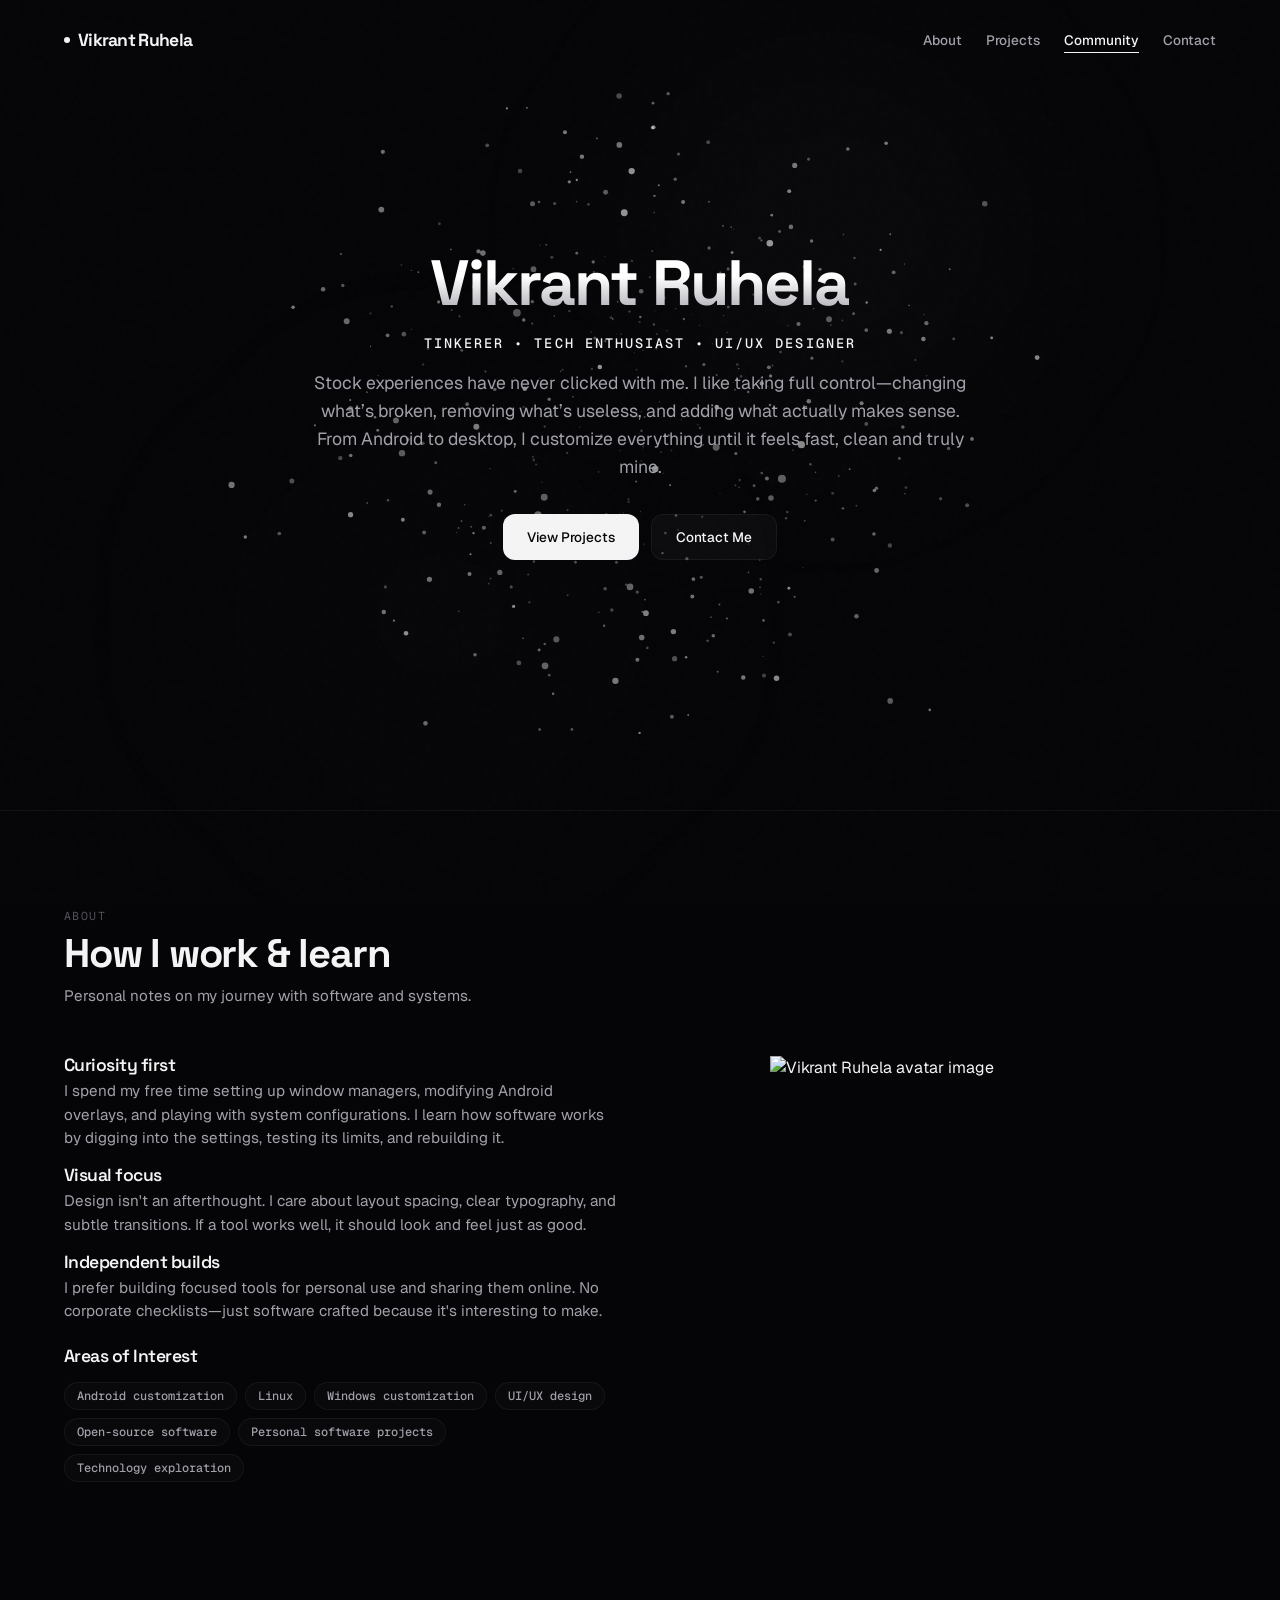
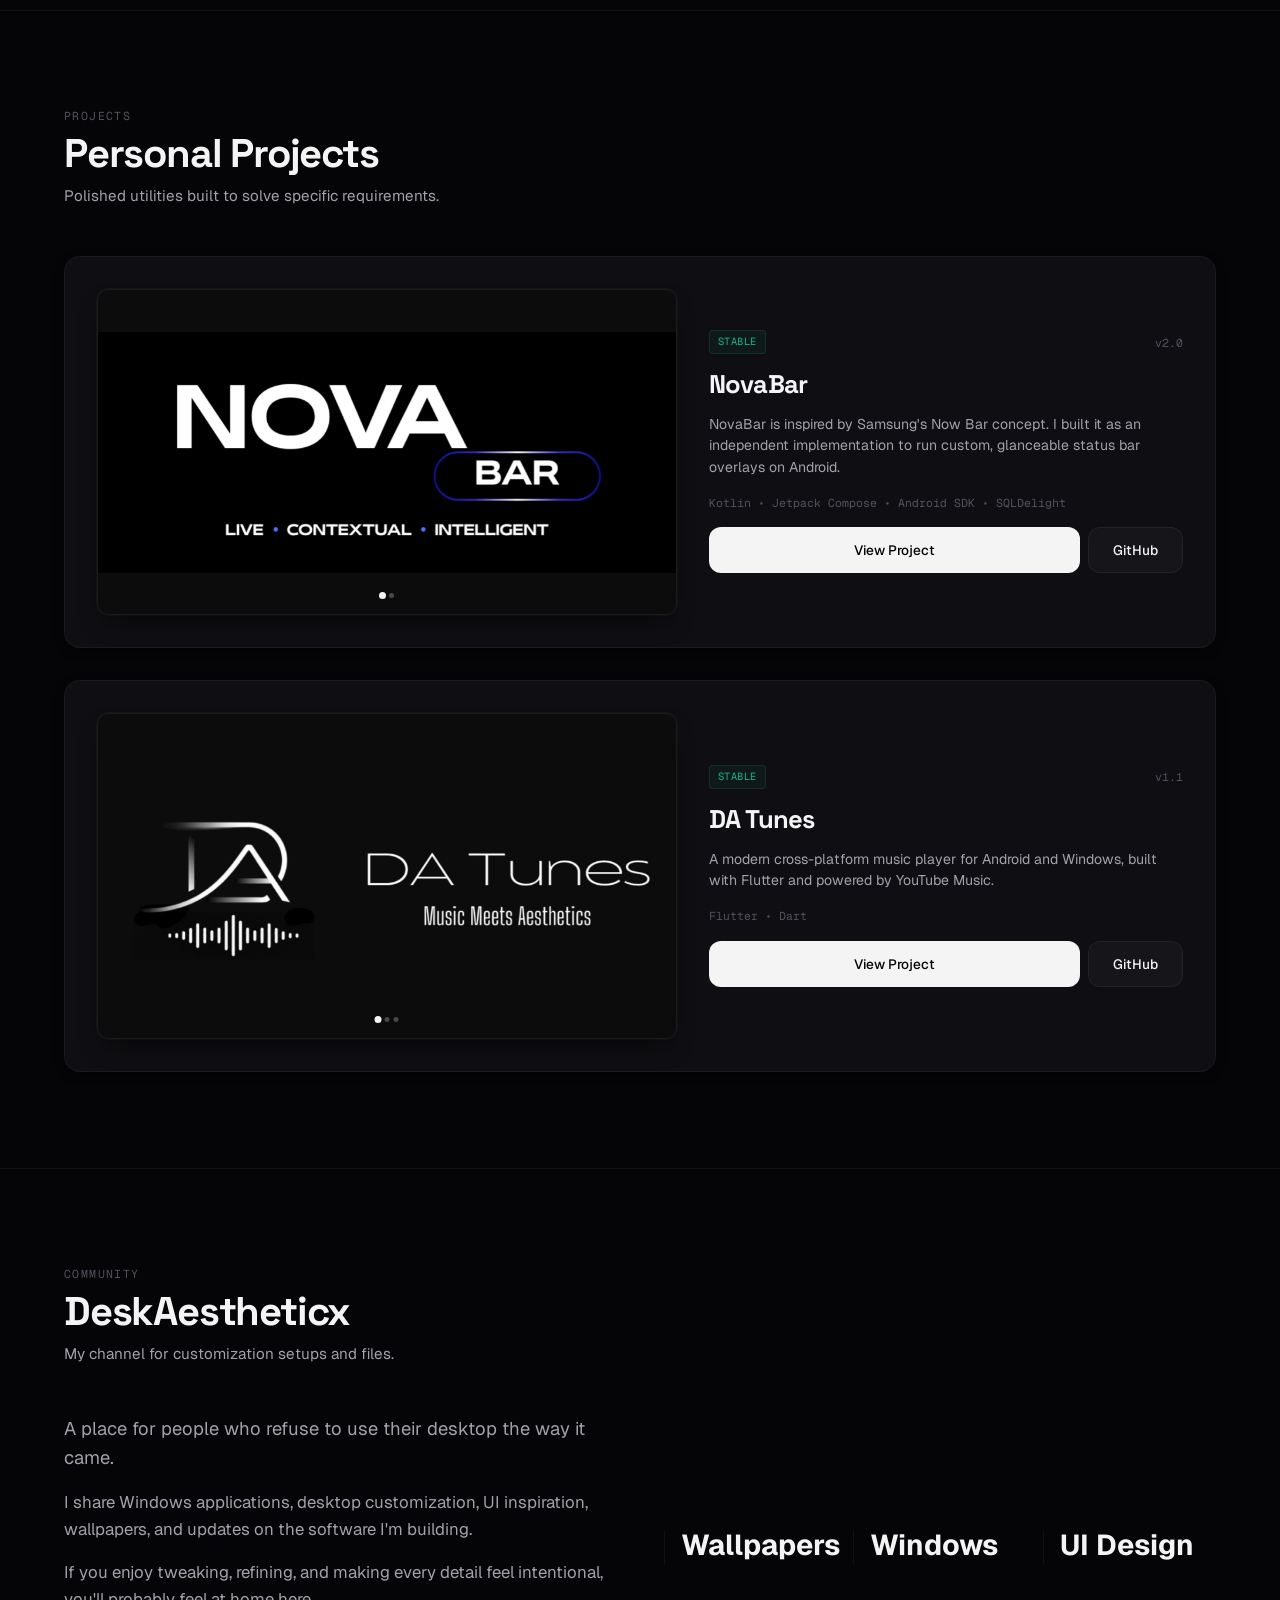
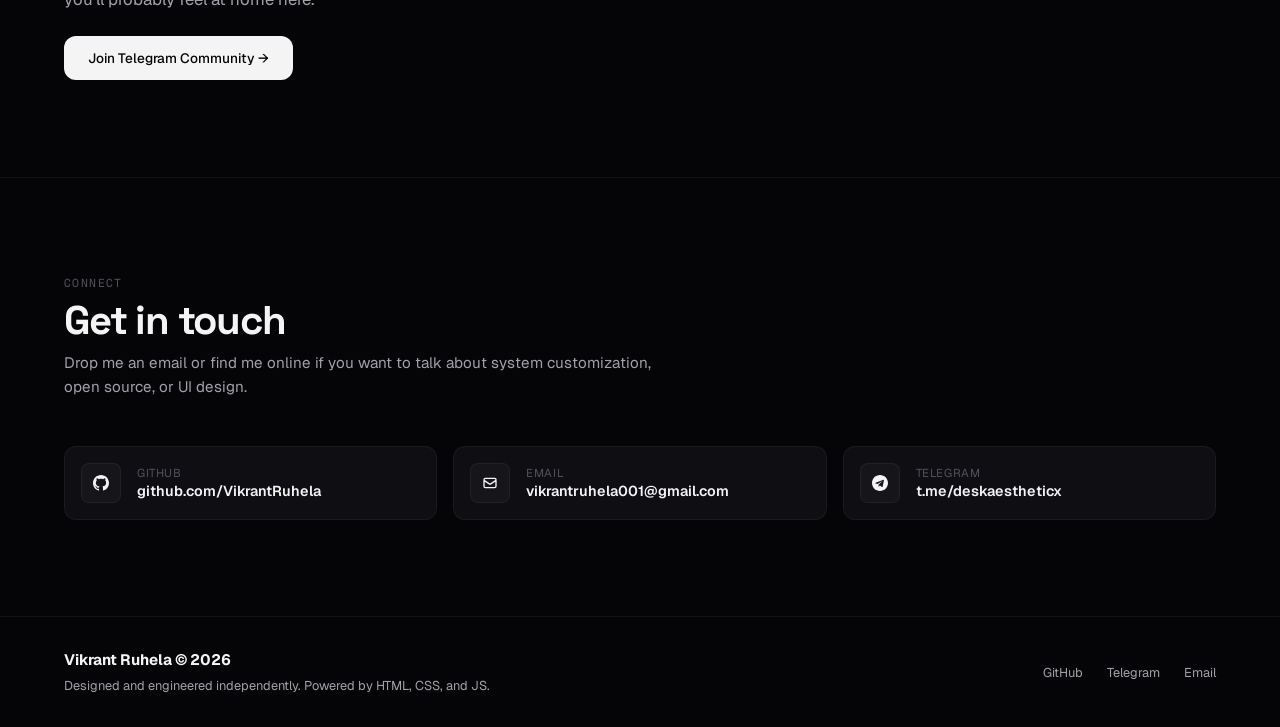
==== commit c572d56c: "optimised it for mobile" ====
--- a/index.html
+++ b/index.html
@@ -26,7 +26,7 @@
   <meta property="twitter:image" content="assets/images/og-image.png">
 
   <!-- Favicon -->
-  <link rel="icon" type="image/svg+xml" href="assets/images/favicon.svg">
+  <link rel="icon" type="image/png" href="assets/images/favicon.png">
 
   <!-- Theme Stylesheets -->
   <link rel="stylesheet" href="assets/css/variables.css?v=2.2">
@@ -169,7 +169,7 @@
           
           <div class="reveal-on-scroll" style="transition-delay: 0.2s; display: flex; justify-content: center; width: 100%;">
             <!-- Dynamic profile image fetched directly from live GitHub account -->
-            <div class="profile-image-container" style="border: none !important; overflow: visible !important; background: transparent !important; box-shadow: none !important; border-radius: 0 !important; width: 340px !important; height: 340px !important;" aria-label="Vikrant Ruhela GitHub Profile Picture">
+            <div class="profile-image-container" style="border: none !important; overflow: visible !important; background: transparent !important; box-shadow: none !important; border-radius: 0 !important; width: 100% !important; max-width: 340px !important; aspect-ratio: 1 / 1 !important; height: auto !important;" aria-label="Vikrant Ruhela GitHub Profile Picture">
               <img src="https://github.com/VikrantRuhela.png" style="position: absolute !important; top: 0 !important; left: 0 !important; width: 100% !important; height: 100% !important; object-fit: contain !important; border-radius: 0 !important; border: none !important; box-shadow: none !important;" alt="Vikrant Ruhela avatar image" loading="lazy">
             </div>
           </div>
@@ -189,7 +189,7 @@
         </div>
 
         <!-- NovaBar Project Card -->
-        <article class="studio-card reveal-on-scroll" style="margin-bottom: var(--space-xl); display: grid; grid-template-columns: 1.1fr 0.9fr; gap: var(--space-xl); align-items: center; padding: var(--space-lg);">
+        <article class="studio-card reveal-on-scroll" style="margin-bottom: var(--space-xl);">
           <div class="framed-showcase" style="padding: 0; background: transparent; border: none; box-shadow: none; width: 100%;">
             <div class="carousel-container" id="project-novabar-carousel" style="aspect-ratio: 16/9; border-radius: var(--radius-md); border: 1px solid var(--border-color); overflow: hidden; box-shadow: var(--shadow-md);">
               <div class="carousel-track">
@@ -229,7 +229,7 @@
         </article>
 
         <!-- DA Tunes Project Card -->
-        <article class="studio-card reveal-on-scroll" style="display: grid; grid-template-columns: 1.1fr 0.9fr; gap: var(--space-xl); align-items: center; padding: var(--space-lg);">
+        <article class="studio-card reveal-on-scroll">
           <div class="framed-showcase" style="padding: 0; background: transparent; border: none; box-shadow: none; width: 100%;">
             <div class="carousel-container" id="project-datunes-carousel" style="aspect-ratio: 16/9; border-radius: var(--radius-md); border: 1px solid var(--border-color); overflow: hidden; box-shadow: var(--shadow-md);">
               <div class="carousel-track">
--- a/assets/css/components.css
+++ b/assets/css/components.css
@@ -179,6 +179,18 @@
   box-shadow: var(--shadow-sm);
   z-index: 2;
   will-change: transform, box-shadow;
+  display: grid;
+  grid-template-columns: 1.1fr 0.9fr;
+  gap: var(--space-xl);
+  align-items: center;
+}
+
+@media (max-width: 900px) {
+  .studio-card {
+    grid-template-columns: 1fr;
+    gap: var(--space-lg);
+    padding: var(--space-lg);
+  }
 }
 
 .studio-card:hover {
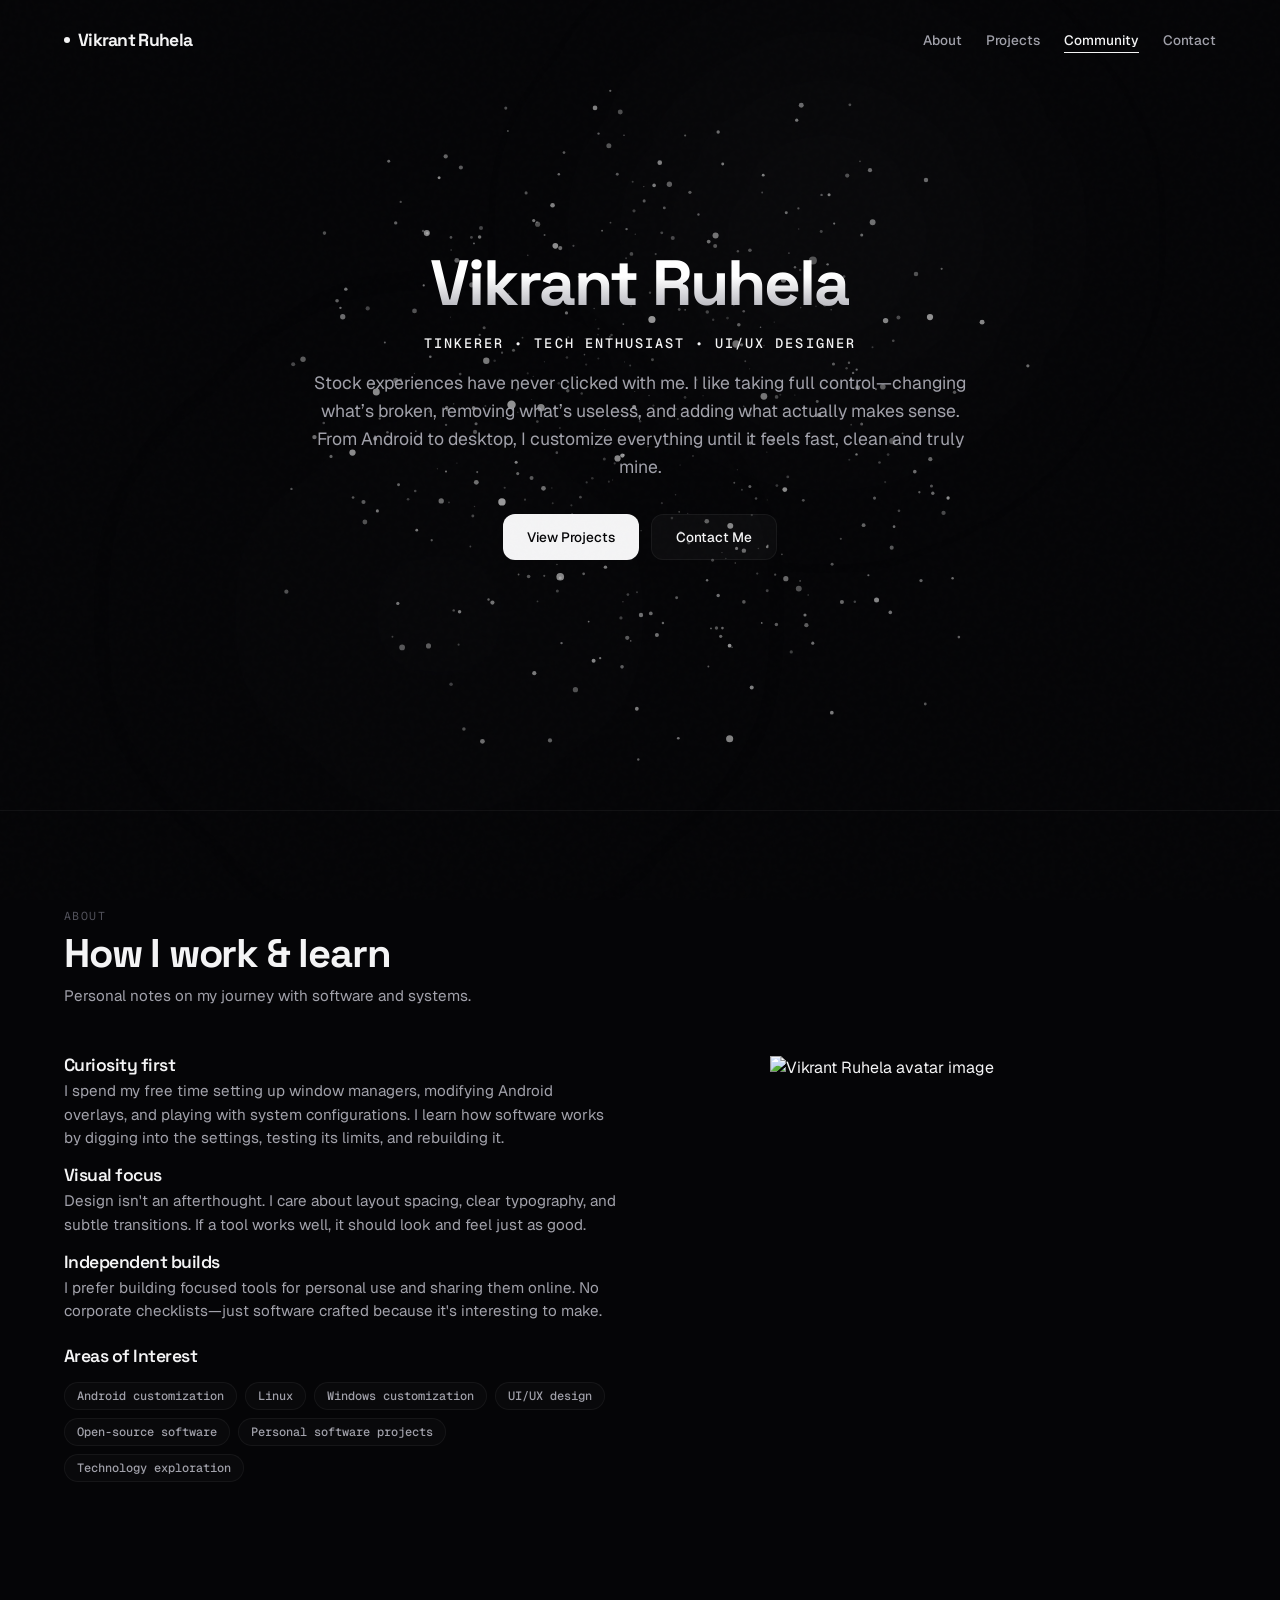
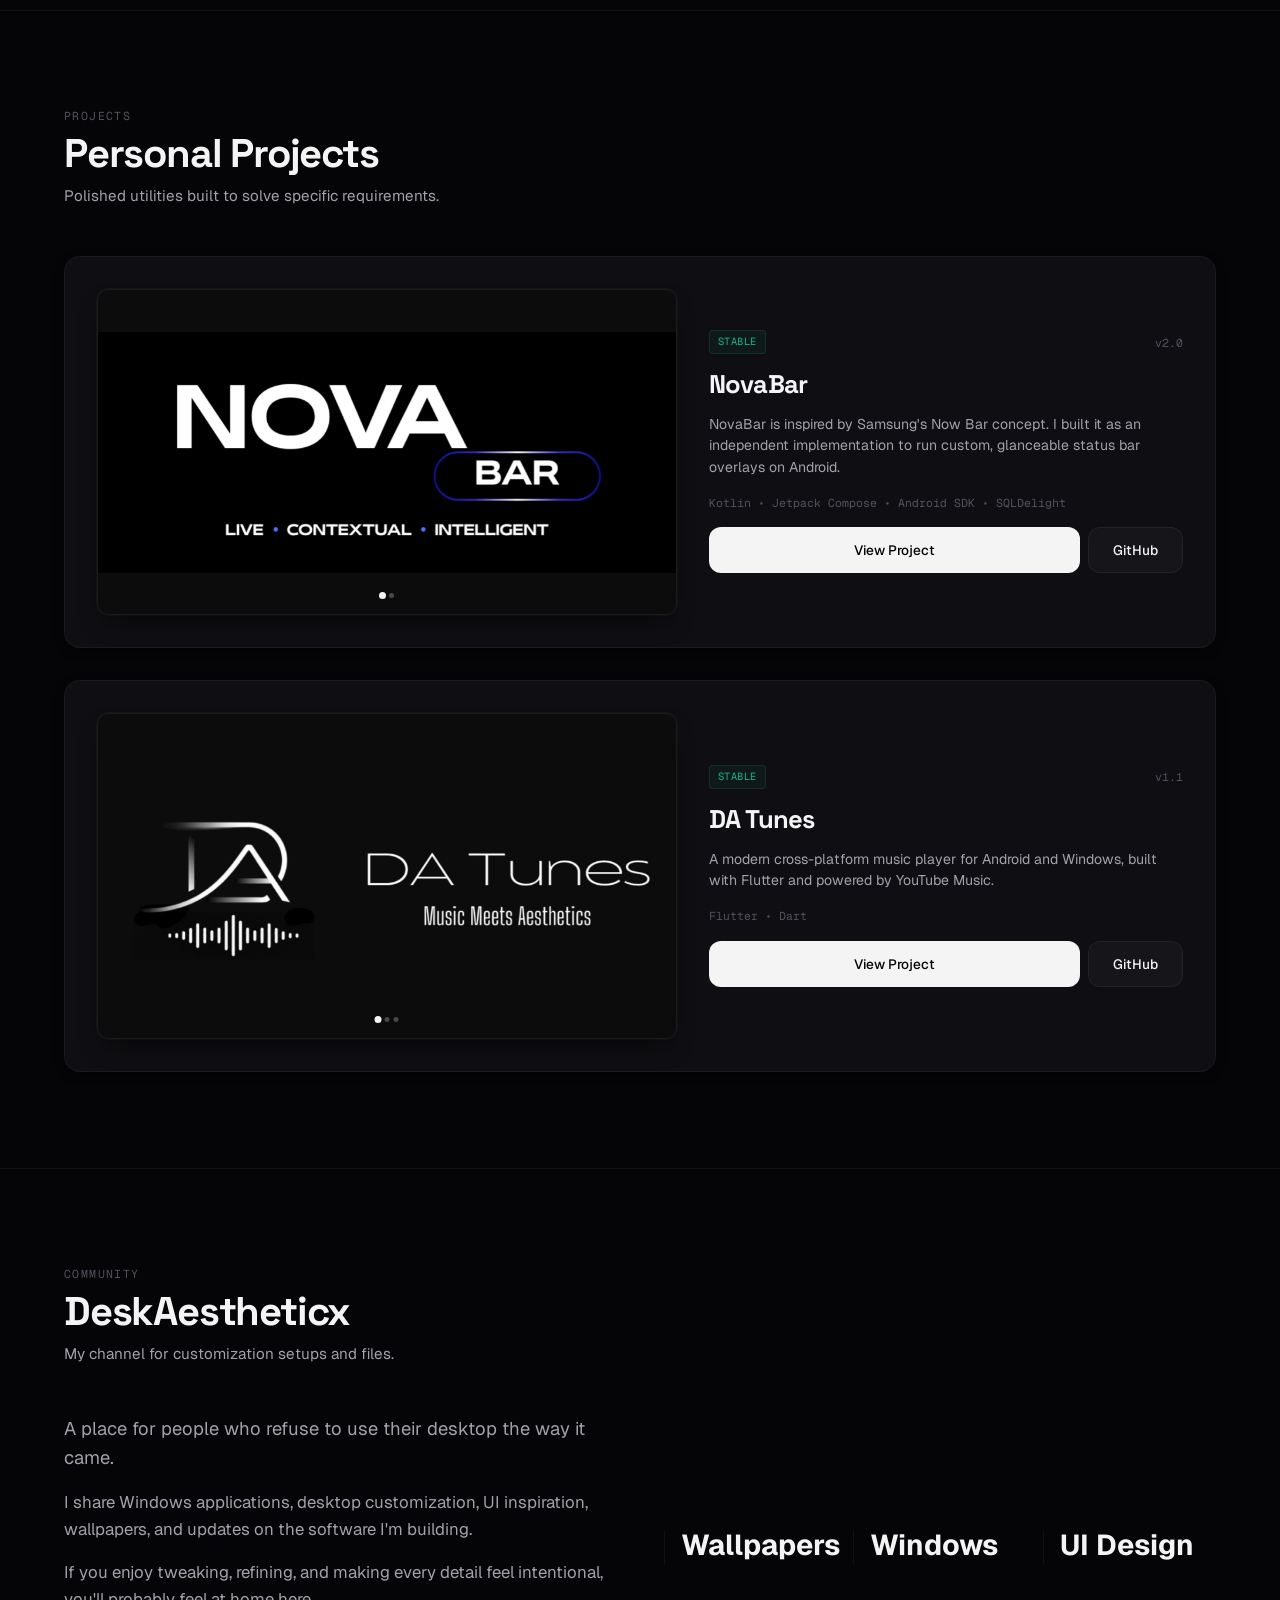
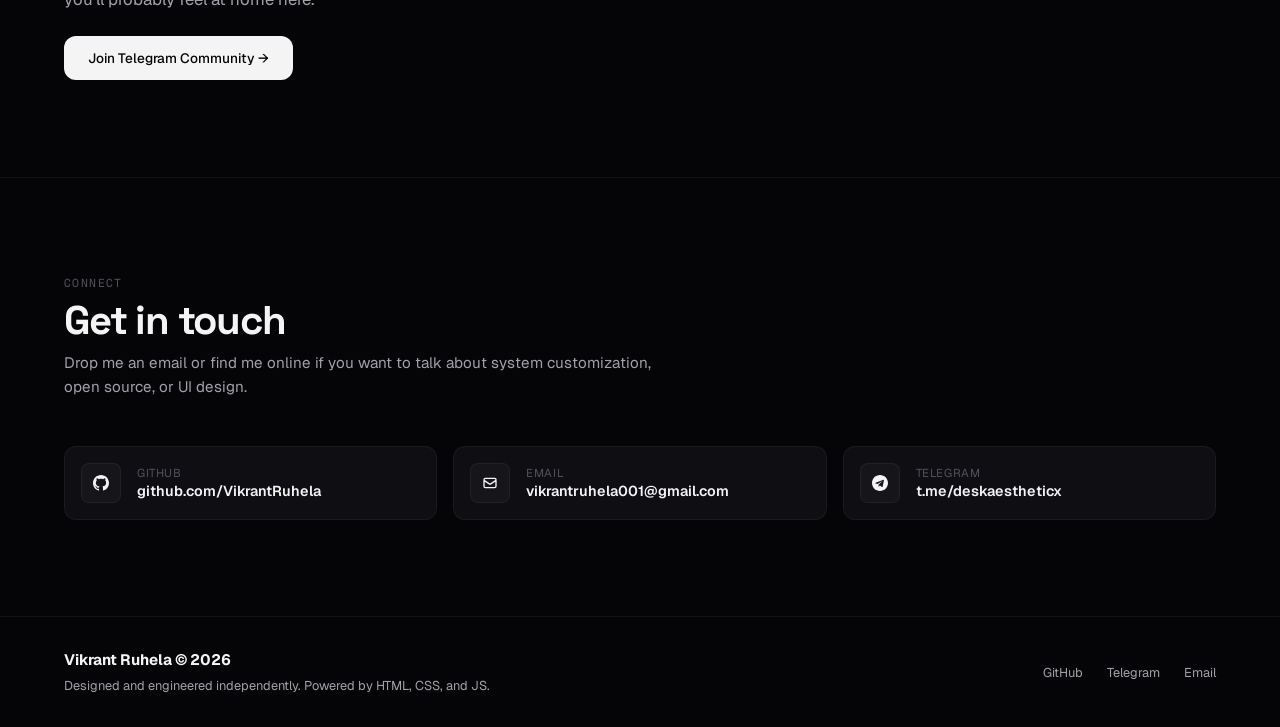
==== commit 2aa16ddd: "update domain references to VikrantRuhela.github.io" ====
--- a/index.html
+++ b/index.html
@@ -13,14 +13,14 @@
   
   <!-- Open Graph / Facebook -->
   <meta property="og:type" content="website">
-  <meta property="og:url" content="https://deskaestheticx.github.io/">
+  <meta property="og:url" content="https://VikrantRuhela.github.io/">
   <meta property="og:title" content="Vikrant Ruhela | Tinkerer • Tech Enthusiast • UI/UX Designer">
   <meta property="og:description" content="Personal portfolio of Vikrant Ruhela. I customize interfaces, experiment with custom configurations, and build clean software utilities.">
   <meta property="og:image" content="assets/images/og-image.png">
 
   <!-- Twitter -->
   <meta property="twitter:card" content="summary_large_image">
-  <meta property="twitter:url" content="https://deskaestheticx.github.io/">
+  <meta property="twitter:url" content="https://VikrantRuhela.github.io/">
   <meta property="twitter:title" content="Vikrant Ruhela | Tinkerer • Tech Enthusiast • UI/UX Designer">
   <meta property="twitter:description" content="Personal portfolio of Vikrant Ruhela. I customize interfaces, experiment with custom configurations, and build clean software utilities.">
   <meta property="twitter:image" content="assets/images/og-image.png">
@@ -40,7 +40,7 @@
     "@context": "https://schema.org",
     "@type": "Person",
     "name": "Vikrant Ruhela",
-    "url": "https://deskaestheticx.github.io/",
+    "url": "https://VikrantRuhela.github.io/",
     "jobTitle": "Tinkerer & UI/UX Designer",
     "description": "Tech enthusiast who enjoys exploring technology, experimenting with software, and building polished experiences.",
     "knowsAbout": ["Android customization", "Linux", "Windows customization", "UI/UX design", "Open-source software"]
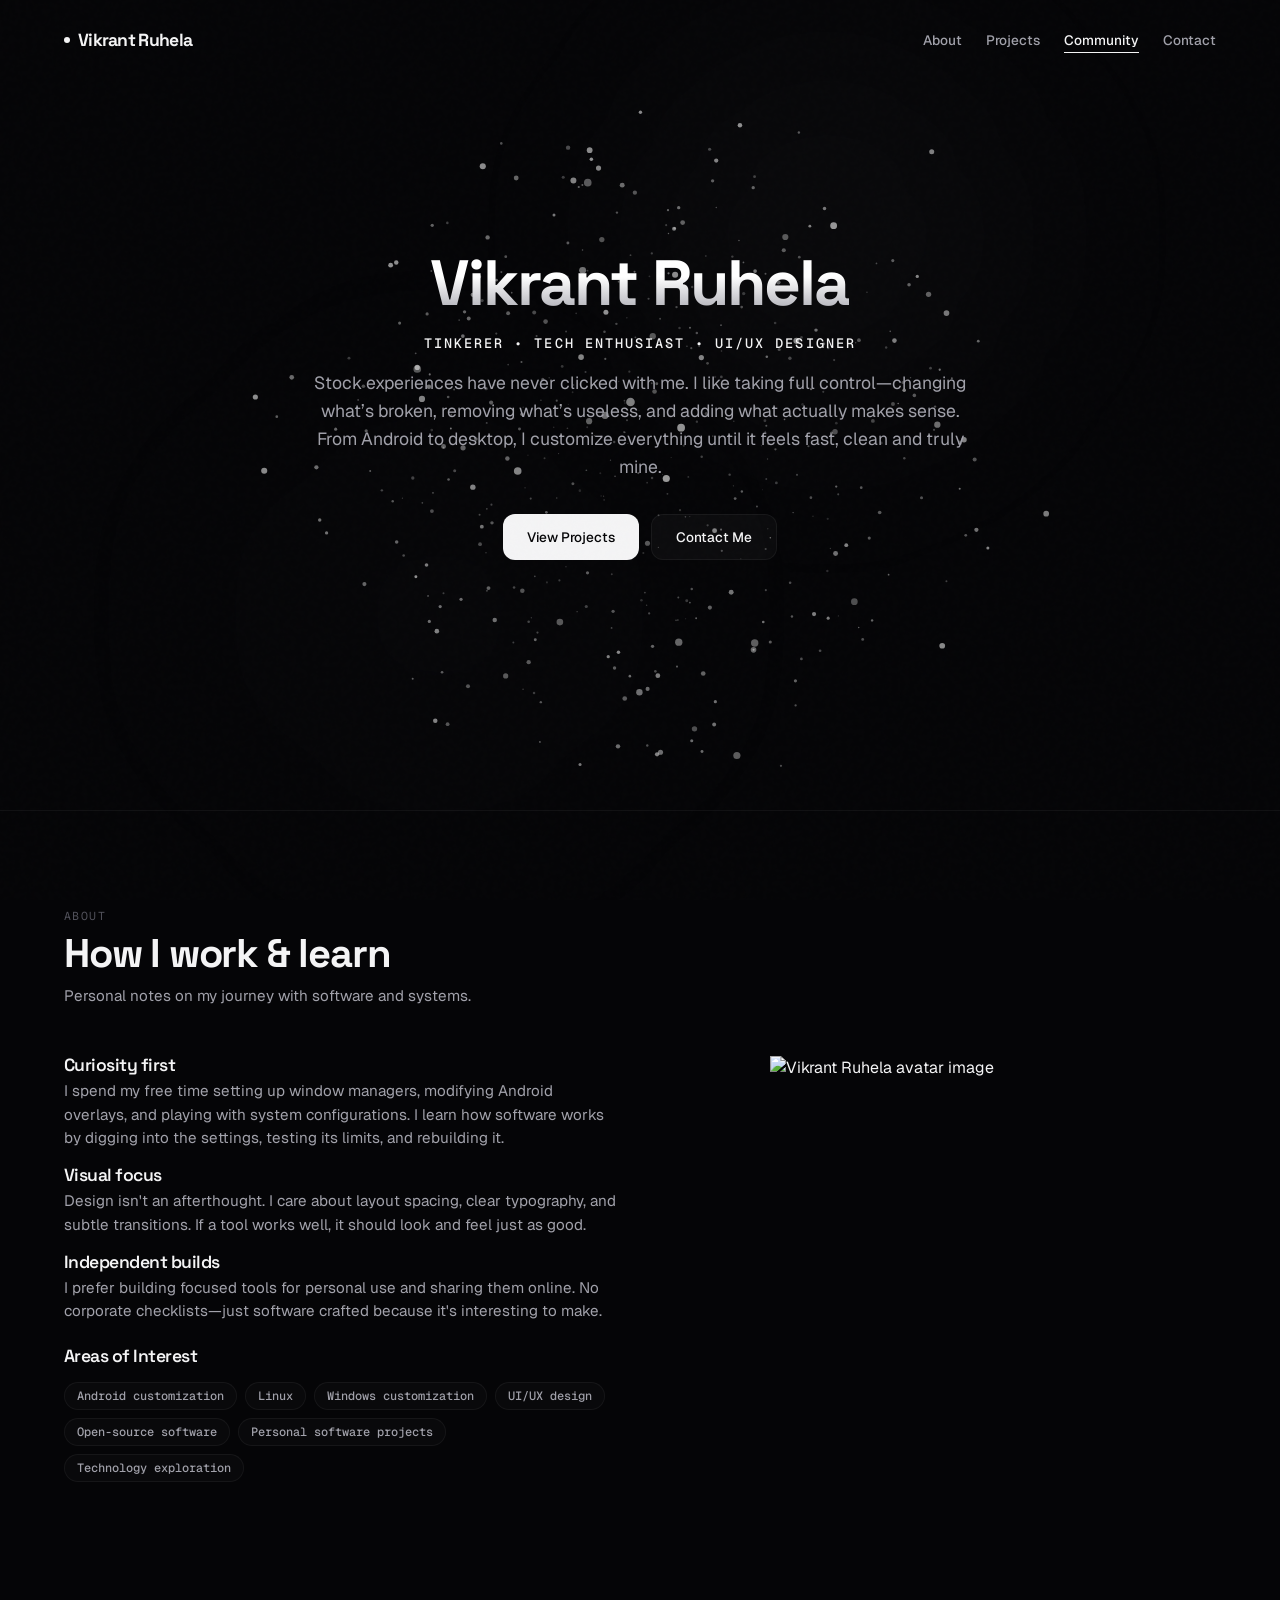
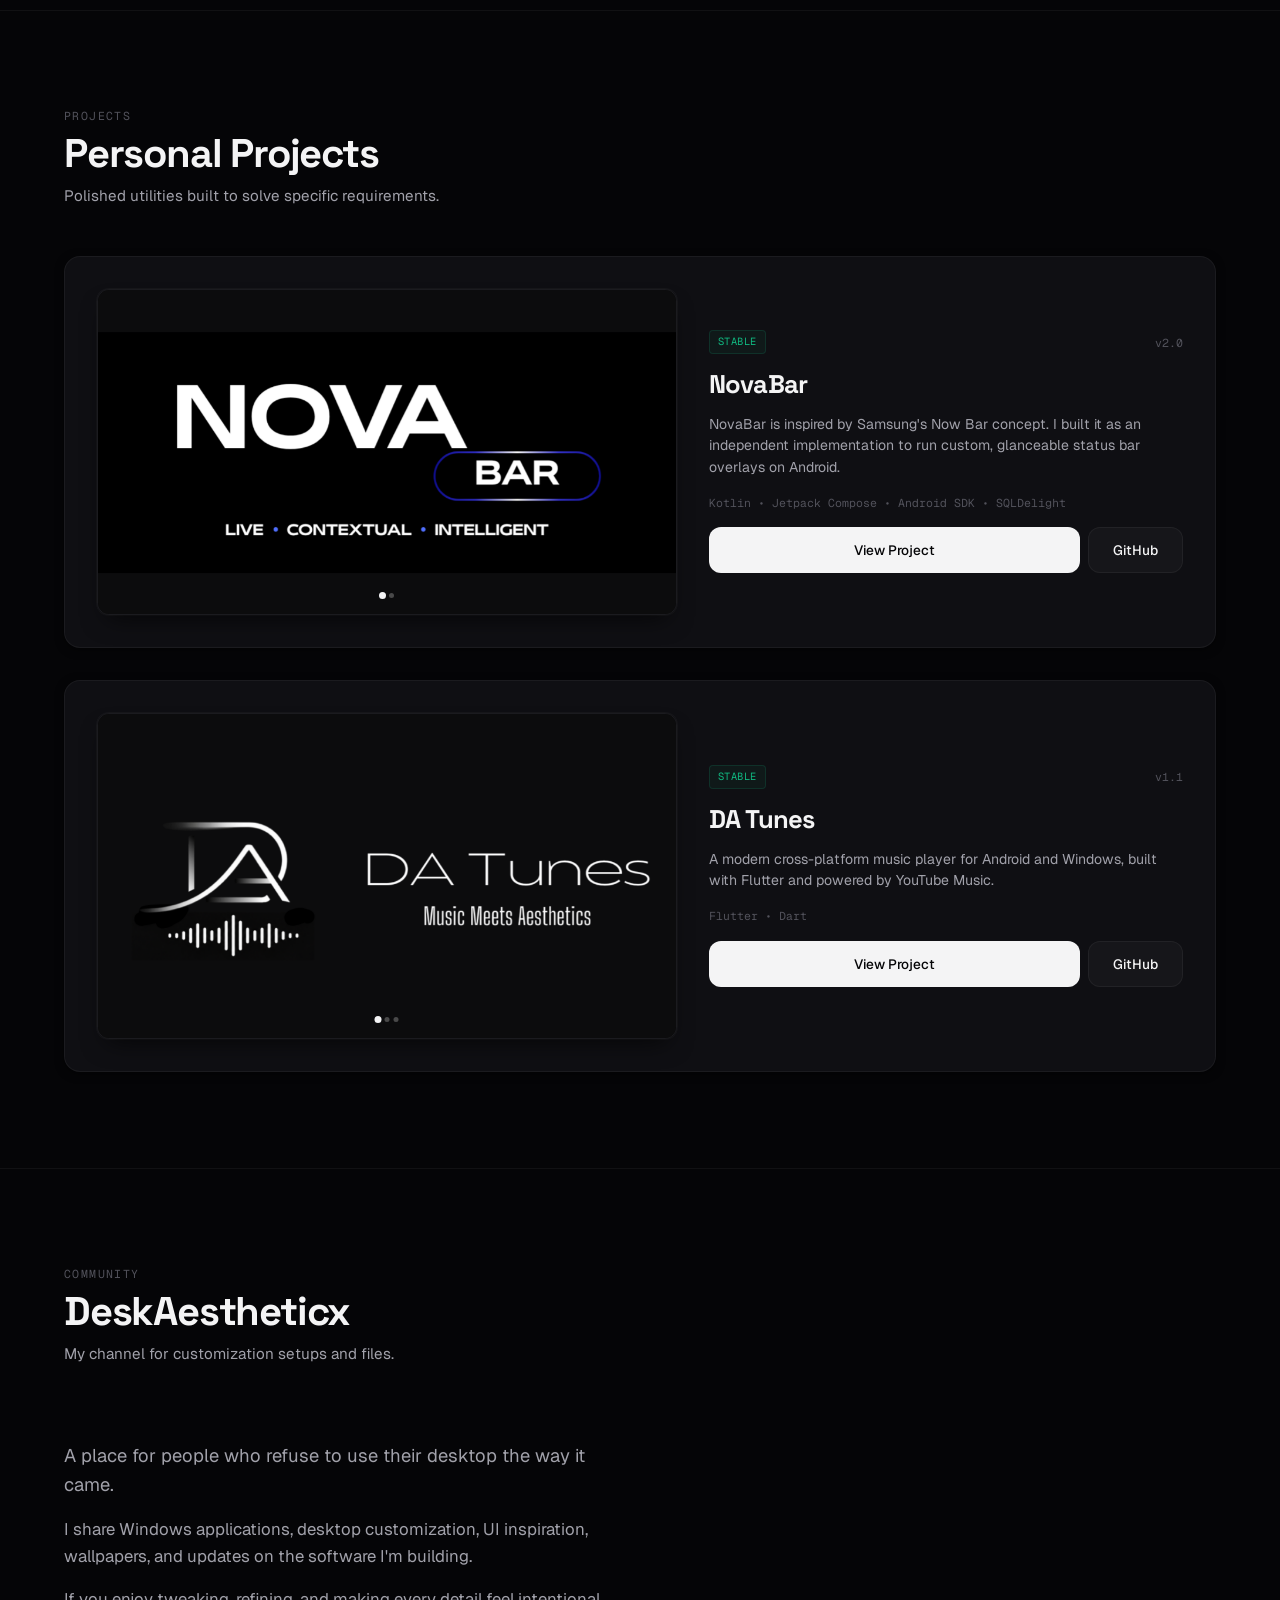
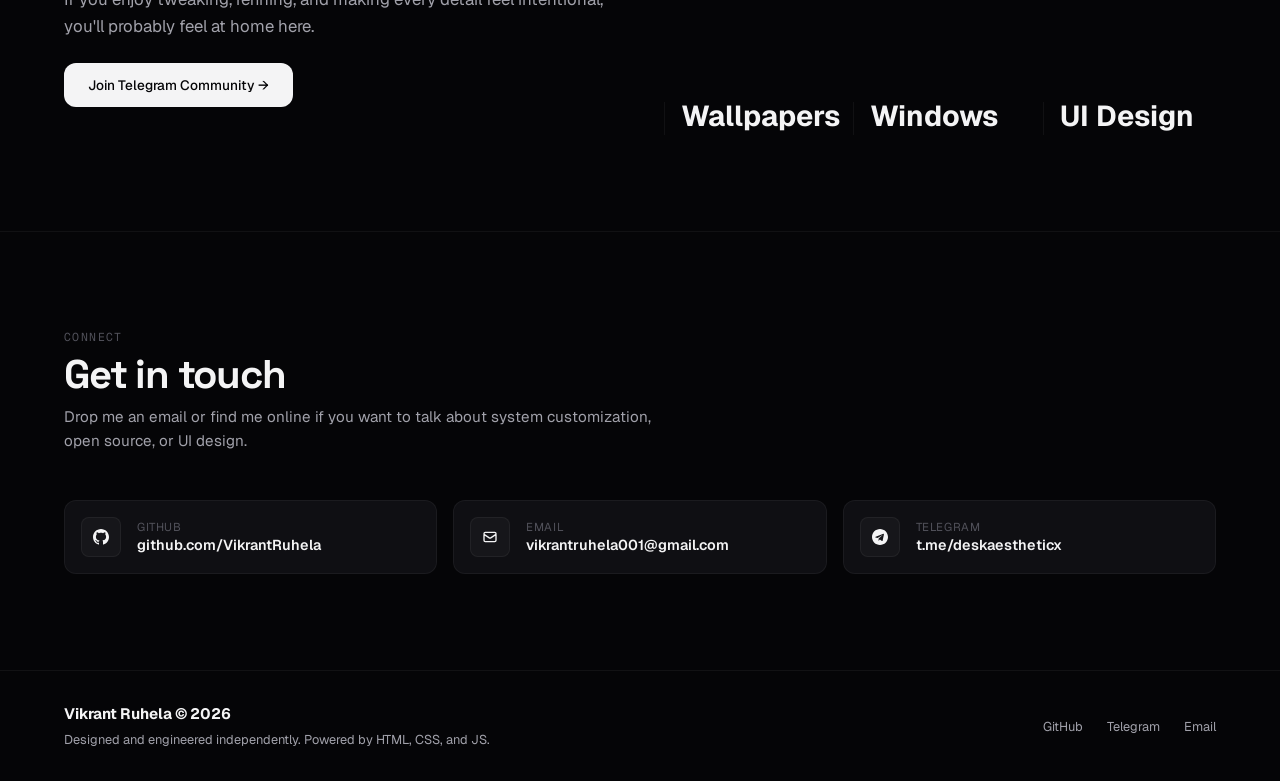
==== commit 1128c645: "add dynamic particle DA logo morphing to DeskAestheticx" ====
--- a/index.html
+++ b/index.html
@@ -296,15 +296,20 @@
             <a href="https://t.me/deskaestheticx" target="_blank" rel="noopener" class="btn btn-primary magnetic-target" aria-label="Join DeskAestheticx Telegram channel">Join Telegram Community →</a>
           </div>
           
-          <div class="reveal-on-scroll" style="transition-delay: 0.1s; display: grid; grid-template-columns: repeat(auto-fit, minmax(130px, 1fr)); gap: var(--space-md);">
-            <div class="about-stat-card">
-              <div class="about-stat-num" style="font-size: 1.8rem;">Wallpapers</div>
-            </div>
-            <div class="about-stat-card">
-              <div class="about-stat-num" style="font-size: 1.8rem;">Windows</div>
-            </div>
-            <div class="about-stat-card">
-              <div class="about-stat-num" style="font-size: 1.8rem;">UI Design</div>
+          <div class="reveal-on-scroll" style="transition-delay: 0.1s; display: flex; flex-direction: column; gap: var(--space-md); width: 100%;">
+            <!-- Empty placeholder container for particle target positioning -->
+            <div id="da-logo-target" style="width: 100%; height: 260px; margin-bottom: var(--space-sm); position: relative;"></div>
+            
+            <div style="display: grid; grid-template-columns: repeat(auto-fit, minmax(130px, 1fr)); gap: var(--space-md);">
+              <div class="about-stat-card">
+                <div class="about-stat-num" style="font-size: 1.8rem;">Wallpapers</div>
+              </div>
+              <div class="about-stat-card">
+                <div class="about-stat-num" style="font-size: 1.8rem;">Windows</div>
+              </div>
+              <div class="about-stat-card">
+                <div class="about-stat-num" style="font-size: 1.8rem;">UI Design</div>
+              </div>
             </div>
           </div>
         </div>
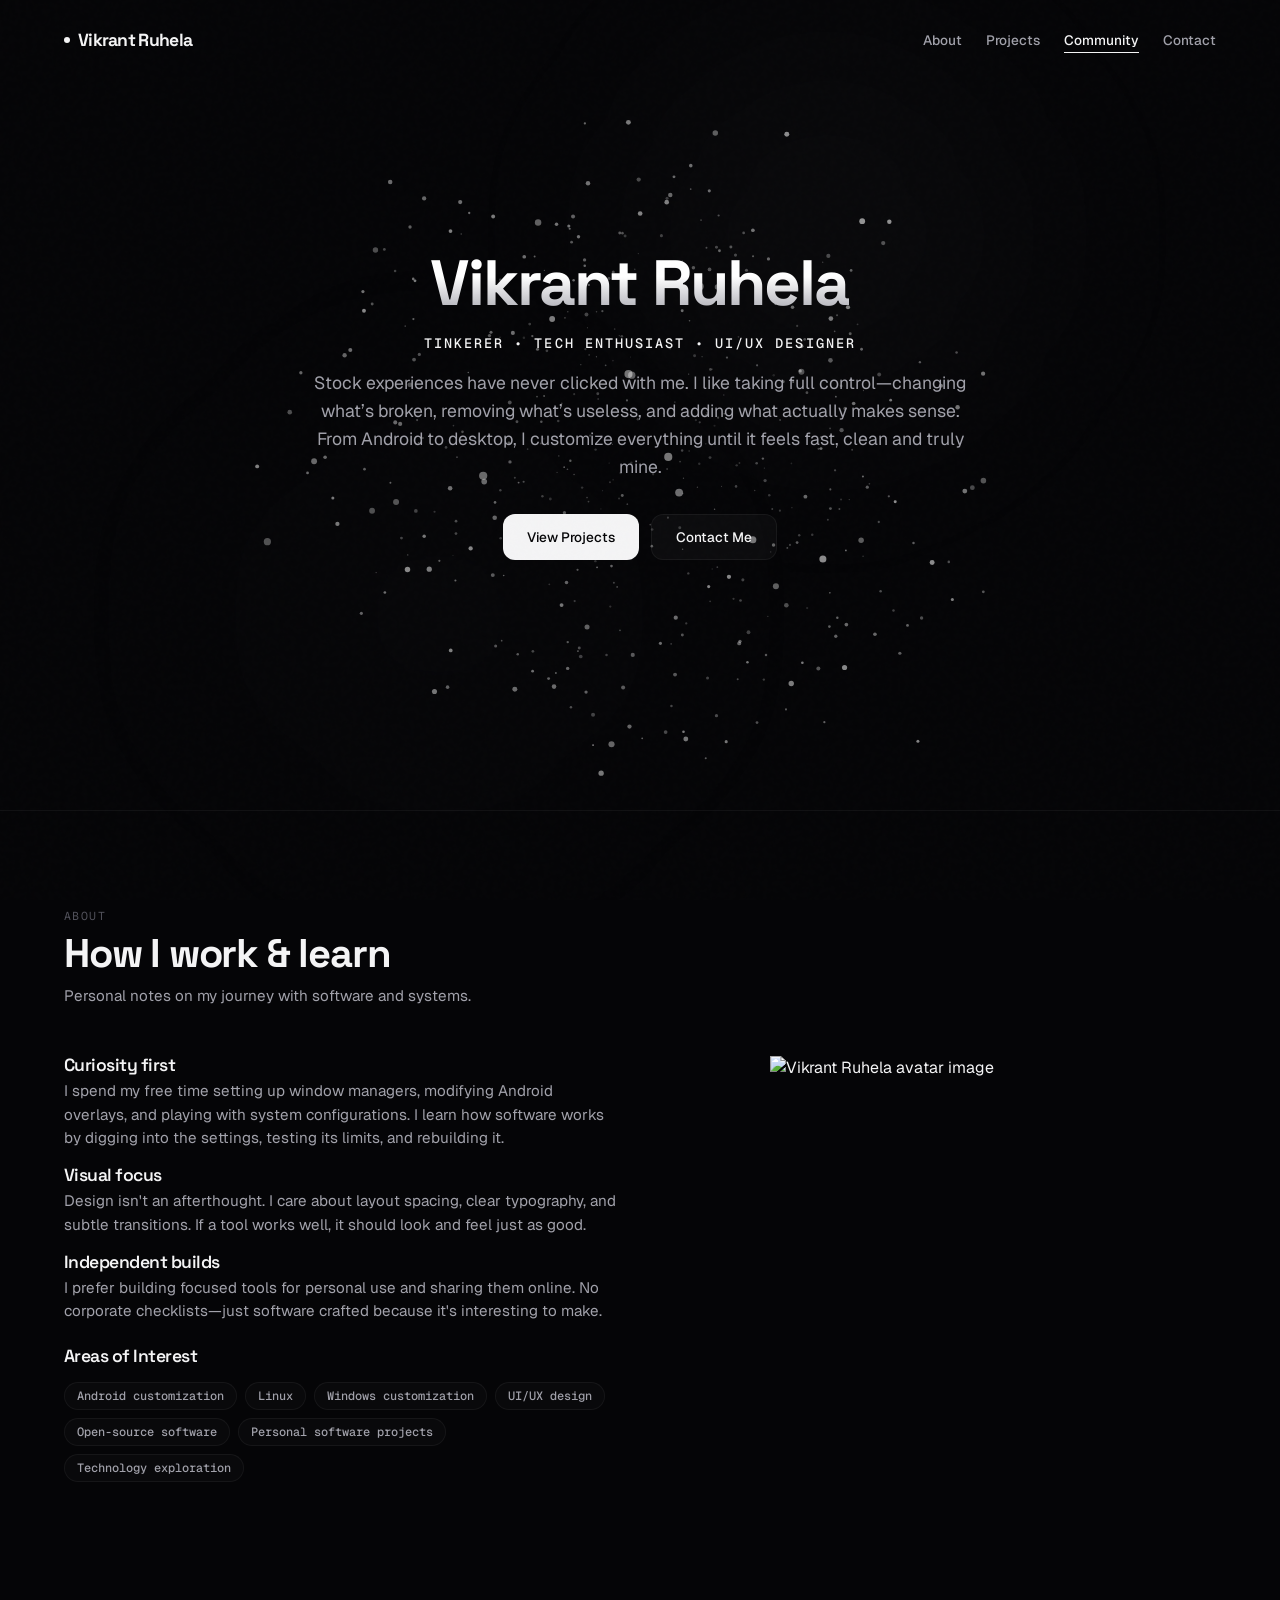
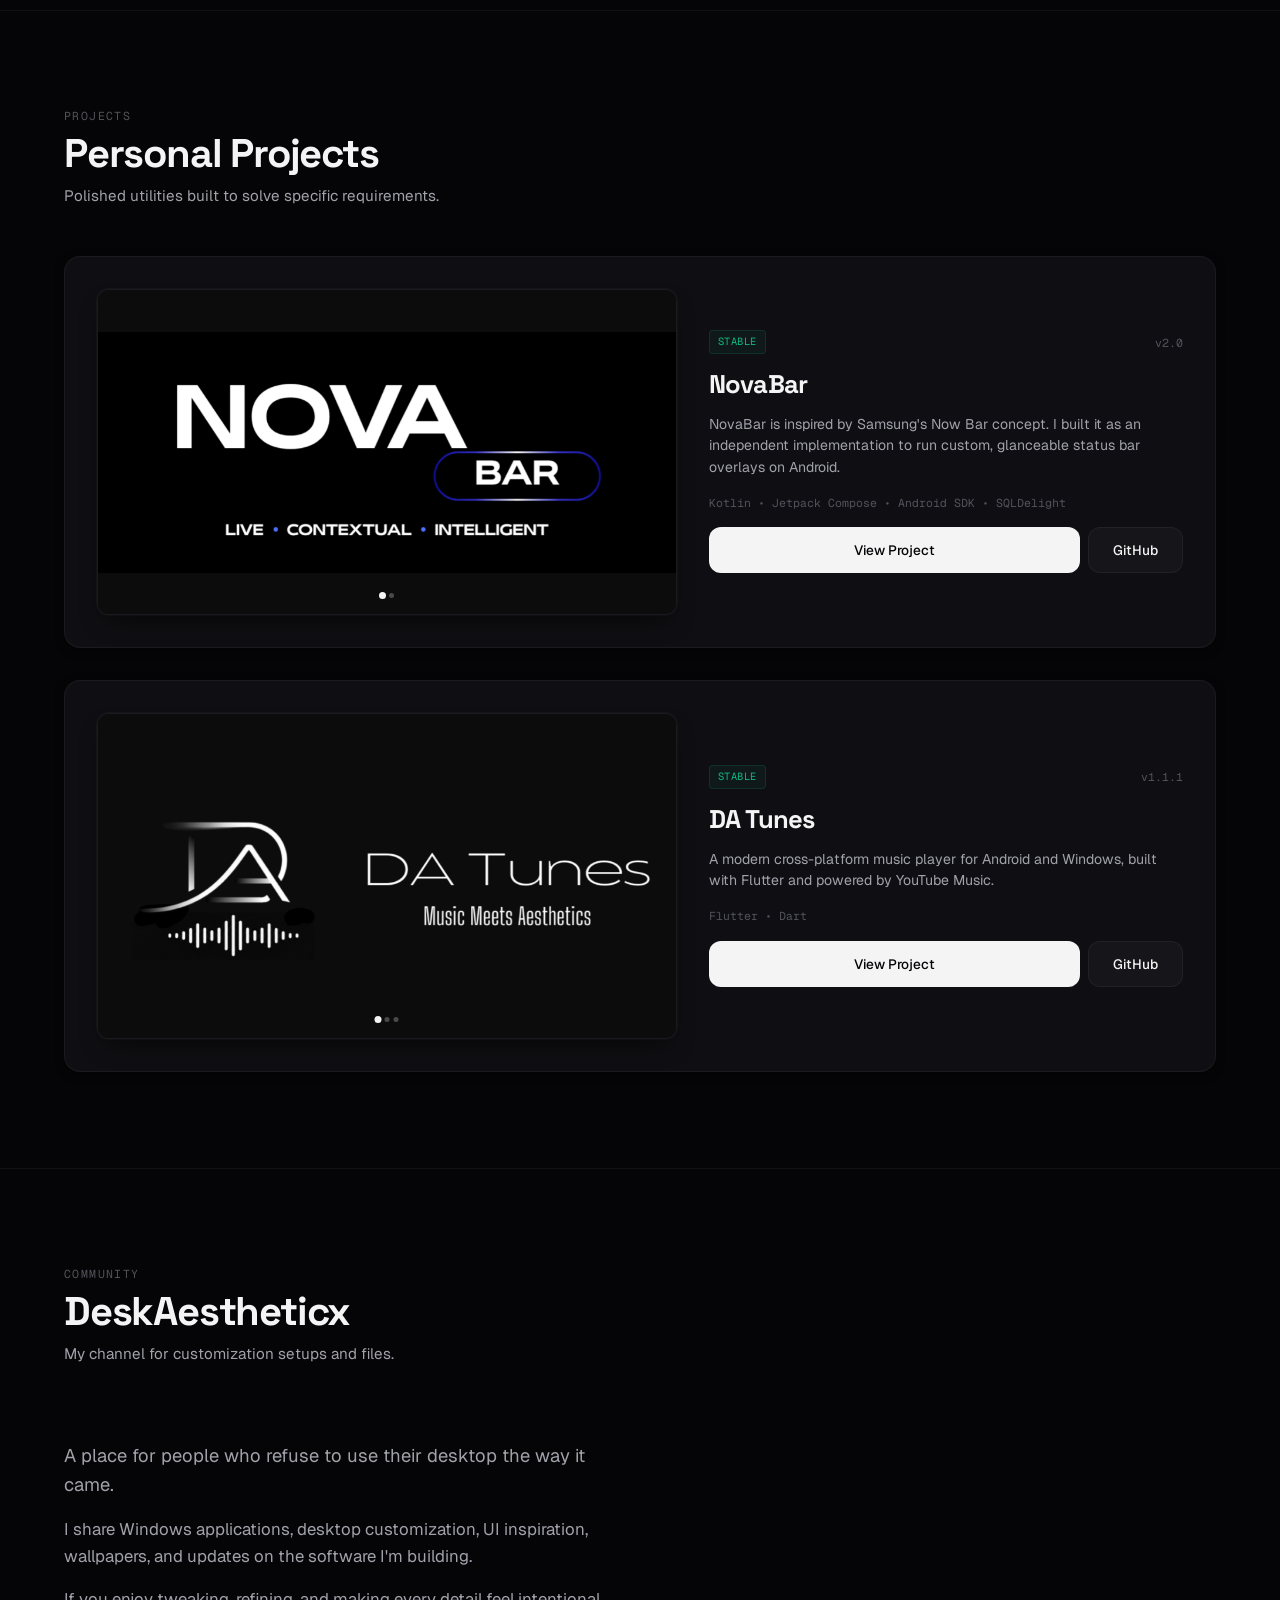
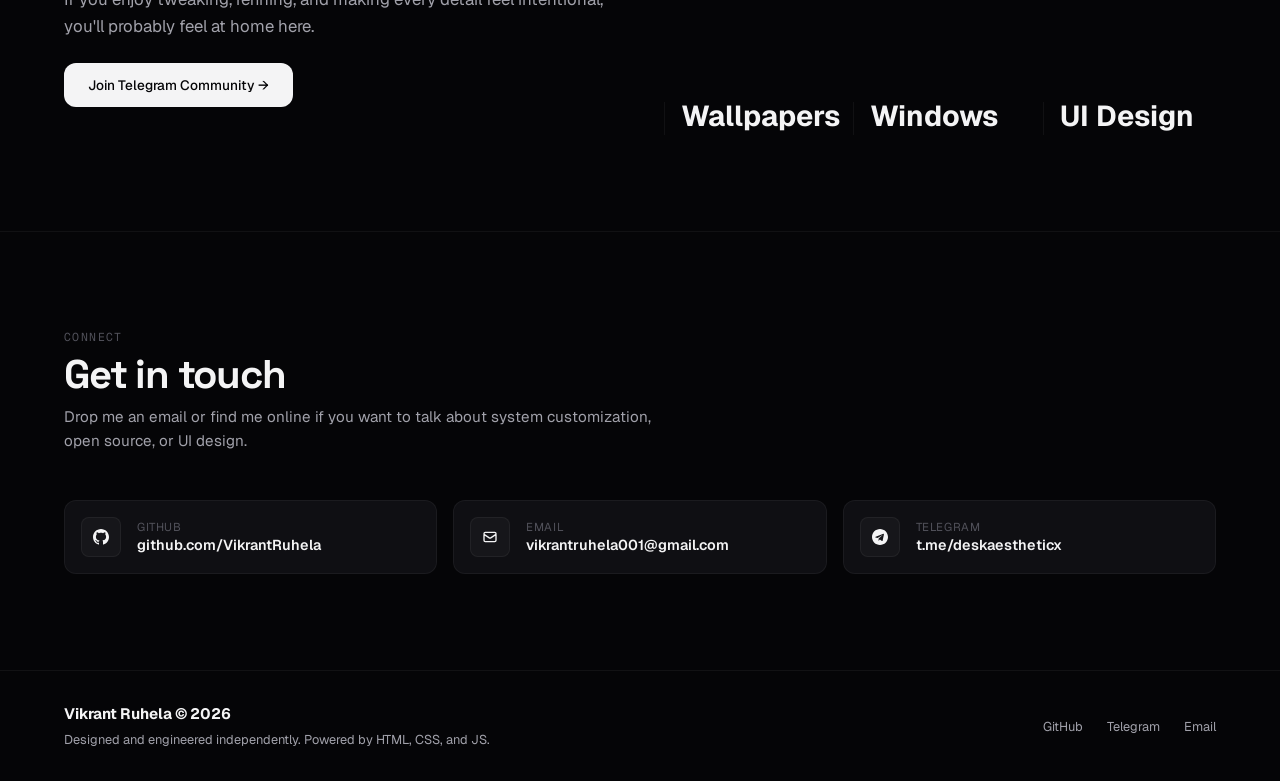
==== commit 885ffcfa: "updated links" ====
--- a/index.html
+++ b/index.html
@@ -222,7 +222,7 @@
               <p class="product-card-tech" style="margin-bottom: var(--space-md);">Kotlin &bull; Jetpack Compose &bull; Android SDK &bull; SQLDelight</p>
               <div style="display: flex; gap: var(--space-xs);">
                 <a href="novabar.html" class="btn btn-primary magnetic-target" style="flex: 1;" aria-label="View NovaBar project">View Project</a>
-                <a href="https://github.com/VikrantRuhela" target="_blank" rel="noopener" class="btn btn-secondary magnetic-target" aria-label="Visit NovaBar GitHub repository">GitHub</a>
+                <a href="https://github.com/VikrantRuhela/NovaBar" target="_blank" rel="noopener" class="btn btn-secondary magnetic-target" aria-label="Visit NovaBar GitHub repository">GitHub</a>
               </div>
             </div>
           </div>
@@ -255,7 +255,7 @@
           <div style="display: flex; flex-direction: column; gap: var(--space-md);">
             <div style="display: flex; justify-content: space-between; align-items: center;">
               <span class="product-card-badge stable" style="background-color: rgba(16, 185, 129, 0.06); border: 1px solid rgba(16, 185, 129, 0.15); color: #10b981;">Stable</span>
-              <span style="font-family: var(--font-mono); font-size: 0.72rem; color: var(--text-muted);">v1.1</span>
+              <span style="font-family: var(--font-mono); font-size: 0.72rem; color: var(--text-muted);">v1.1.1</span>
             </div>
             <h3 class="product-card-title" style="font-size: 1.6rem;">DA Tunes</h3>
             <p class="product-card-desc">
@@ -265,7 +265,7 @@
               <p class="product-card-tech" style="margin-bottom: var(--space-md);">Flutter &bull; Dart</p>
               <div style="display: flex; gap: var(--space-xs);">
                 <a href="datunes.html" class="btn btn-primary magnetic-target" style="flex: 1;" aria-label="View DA Tunes project">View Project</a>
-                <a href="https://github.com/VikrantRuhela" target="_blank" rel="noopener" class="btn btn-secondary magnetic-target" aria-label="Visit DA Tunes GitHub repository">GitHub</a>
+                <a href="https://github.com/VikrantRuhela/DA-Tunes" target="_blank" rel="noopener" class="btn btn-secondary magnetic-target" aria-label="Visit DA Tunes GitHub repository">GitHub</a>
               </div>
             </div>
           </div>
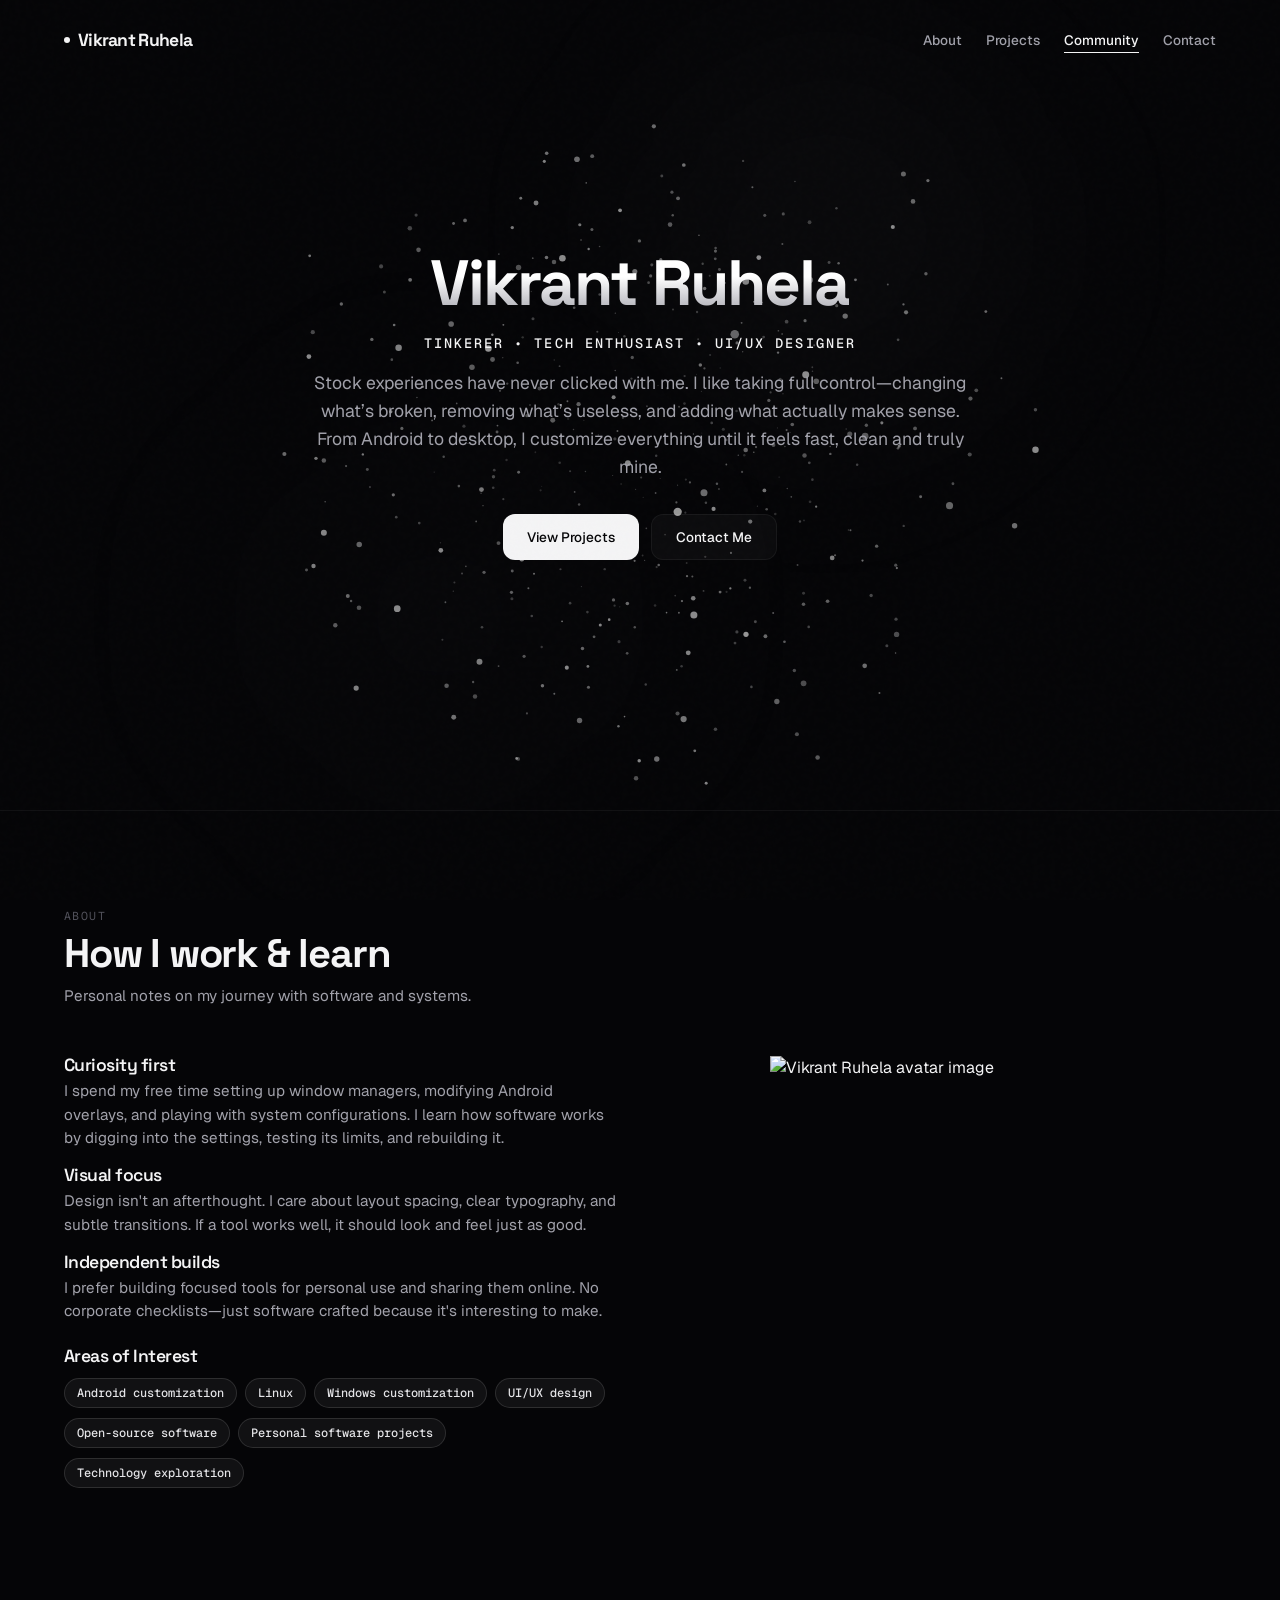
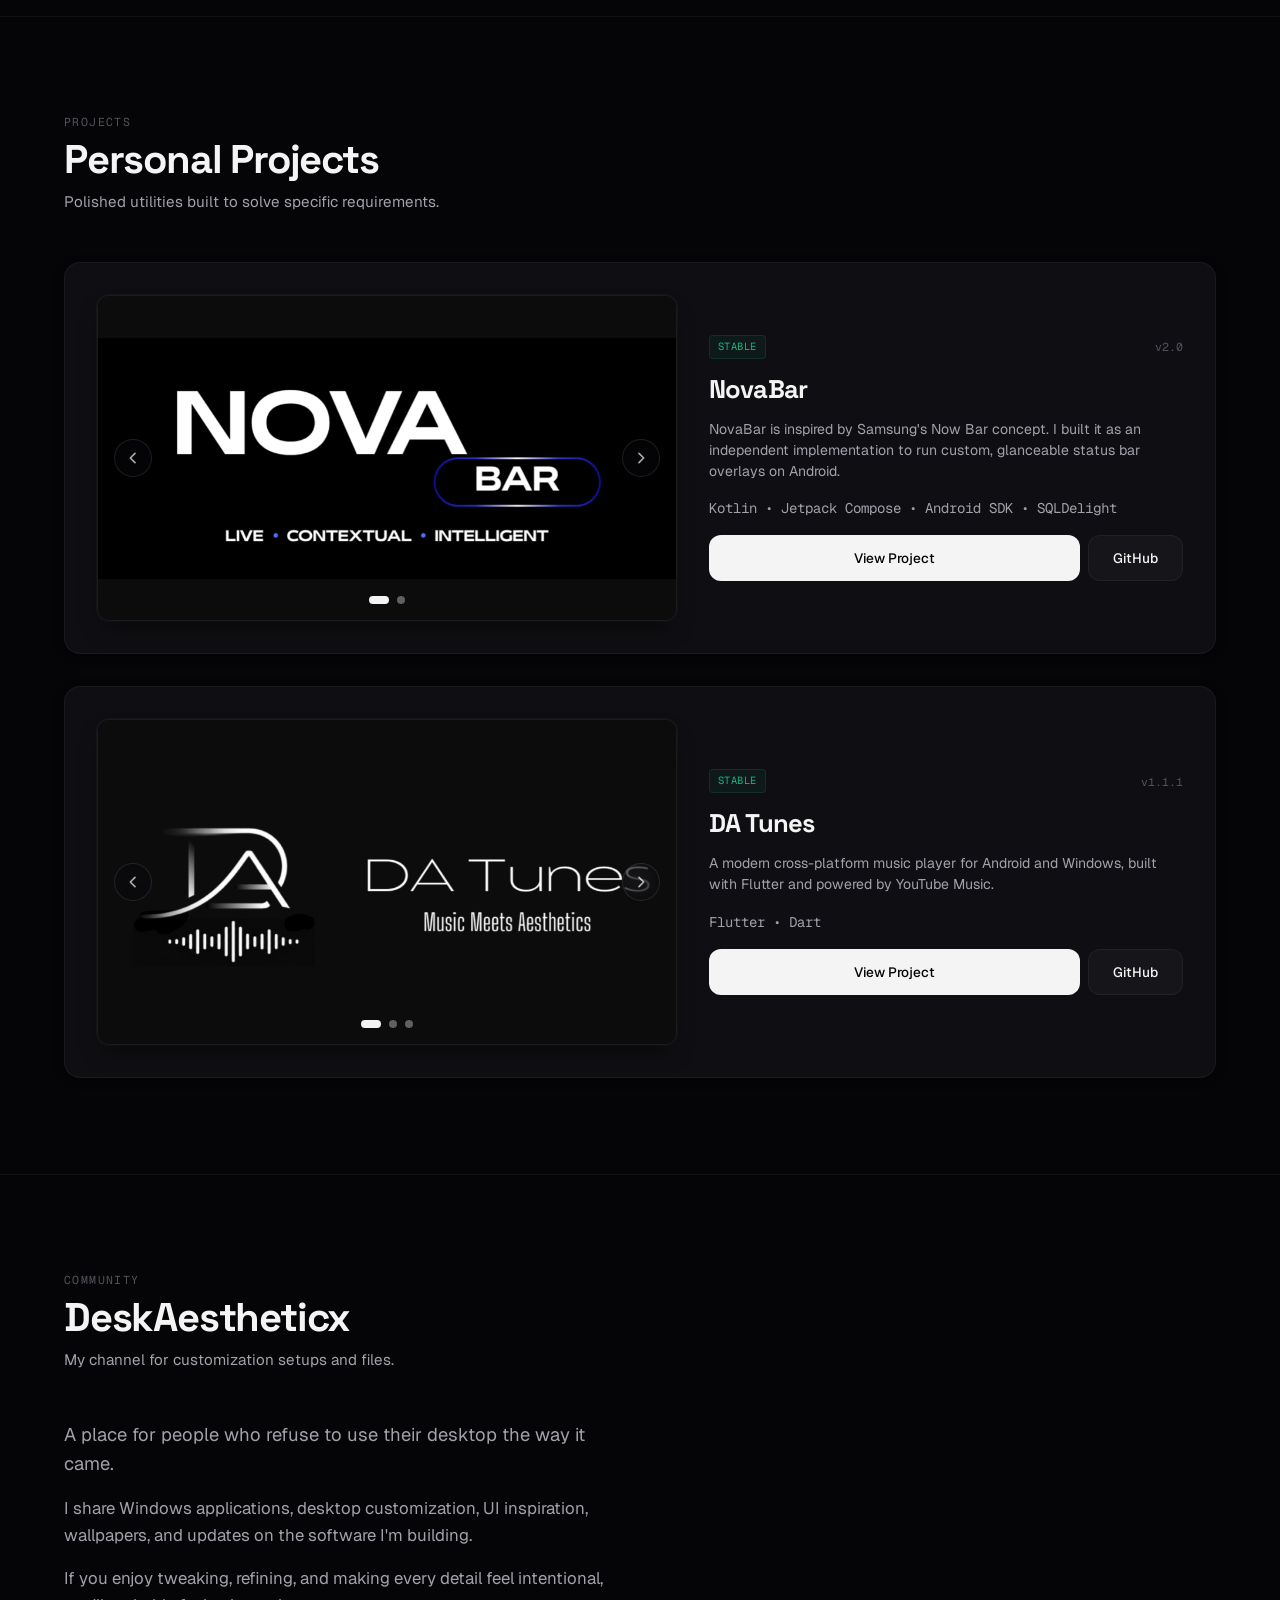
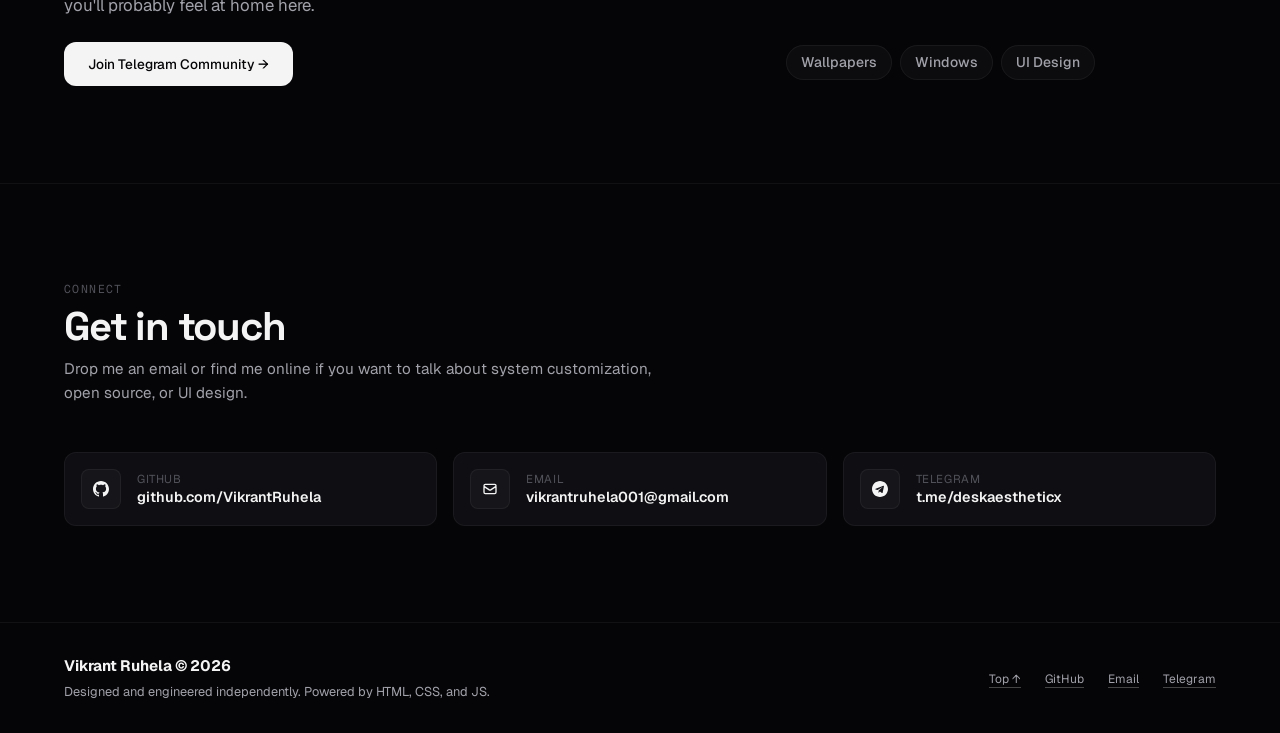
==== commit 9e372eca: "some visual changes" ====
--- a/index.html
+++ b/index.html
@@ -296,21 +296,15 @@
             <a href="https://t.me/deskaestheticx" target="_blank" rel="noopener" class="btn btn-primary magnetic-target" aria-label="Join DeskAestheticx Telegram channel">Join Telegram Community →</a>
           </div>
           
-          <div class="reveal-on-scroll" style="transition-delay: 0.1s; display: flex; flex-direction: column; gap: var(--space-md); width: 100%;">
+          <div class="reveal-on-scroll" style="transition-delay: 0.1s; display: flex; flex-direction: column; align-items: center; gap: var(--space-xs); width: 100%;">
             <!-- Empty placeholder container for particle target positioning -->
-            <div id="da-logo-target" style="width: 100%; height: 260px; margin-bottom: var(--space-sm); position: relative;"></div>
+            <div id="da-logo-target" style="width: 100%; height: 210px; position: relative;"></div>
             
-            <div style="display: grid; grid-template-columns: repeat(auto-fit, minmax(130px, 1fr)); gap: var(--space-md);">
-              <div class="about-stat-card">
-                <div class="about-stat-num" style="font-size: 1.8rem;">Wallpapers</div>
-              </div>
-              <div class="about-stat-card">
-                <div class="about-stat-num" style="font-size: 1.8rem;">Windows</div>
-              </div>
-              <div class="about-stat-card">
-                <div class="about-stat-num" style="font-size: 1.8rem;">UI Design</div>
-              </div>
-            </div>
+            <ul class="community-topic-list" aria-label="DeskAestheticx focus topics">
+              <li class="community-topic-badge">Wallpapers</li>
+              <li class="community-topic-badge">Windows</li>
+              <li class="community-topic-badge">UI Design</li>
+            </ul>
           </div>
         </div>
       </div>
@@ -367,10 +361,11 @@
         <div class="footer-brand">Vikrant Ruhela &copy; 2026</div>
         <div class="footer-tagline">Designed and engineered independently. Powered by HTML, CSS, and JS.</div>
       </div>
-      <ul class="footer-right">
+      <ul class="footer-right" aria-label="Footer navigation and links">
+        <li><a href="#hero" aria-label="Back to top">Top &uarr;</a></li>
         <li><a href="https://github.com/VikrantRuhela" target="_blank" rel="noopener">GitHub</a></li>
+        <li><a href="mailto:vikrantruhela001@gmail.com">Email</a></li>
         <li><a href="https://t.me/deskaestheticx" target="_blank" rel="noopener">Telegram</a></li>
-        <li><a href="mailto:vikrantruhela001@gmail.com">Email</a></li>
       </ul>
     </div>
   </footer>
--- a/assets/css/variables.css
+++ b/assets/css/variables.css
@@ -11,6 +11,16 @@
   --weight-semibold: 600;
   --weight-bold: 700;
   --weight-heavy: 800;
+
+  /* Standard Modular Type Scale */
+  --text-xs: 0.75rem;     /* 12px */
+  --text-sm: 0.875rem;    /* 14px */
+  --text-base: 1rem;      /* 16px */
+  --text-md: 1.125rem;    /* 18px */
+  --text-lg: 1.25rem;     /* 20px */
+  --text-xl: 1.5rem;      /* 24px */
+  --text-2xl: 2rem;       /* 32px */
+  --text-3xl: 2.75rem;    /* 44px */
 
   /* Strict Spacing System Grid */
   --space-xxs: 4px;
--- a/assets/css/components.css
+++ b/assets/css/components.css
@@ -453,35 +453,42 @@
 .carousel-btn {
   position: absolute;
   top: 50%;
-  transform: translateY(-50%) scale(0.95);
-  width: 36px;
-  height: 36px;
+  transform: translateY(-50%);
+  width: 38px;
+  height: 38px;
   border-radius: 50%;
-  background-color: rgba(10, 10, 15, 0.45);
-  backdrop-filter: blur(8px);
-  -webkit-backdrop-filter: blur(8px);
-  border: 1px solid rgba(255, 255, 255, 0.05);
+  background-color: rgba(10, 10, 15, 0.7);
+  backdrop-filter: blur(10px);
+  -webkit-backdrop-filter: blur(10px);
+  border: 1px solid rgba(255, 255, 255, 0.15);
   color: var(--text-primary);
   display: flex;
   align-items: center;
   justify-content: center;
   z-index: 10;
-  opacity: 0;
-  pointer-events: none;
-  transition: opacity var(--transition-md) var(--ease-out), transform var(--transition-md) var(--ease-out), background-color var(--transition-fast), border-color var(--transition-fast);
-}
-
-/* Reveal buttons on carousel container hover */
+  opacity: 0.7;
+  pointer-events: auto;
+  transition: opacity var(--transition-fast), transform var(--transition-fast), background-color var(--transition-fast), border-color var(--transition-fast);
+}
+
+/* Elevate buttons on carousel container hover */
 .carousel-container:hover .carousel-btn {
-  opacity: 0.5;
-  pointer-events: auto;
-  transform: translateY(-50%) scale(1);
-}
-
-.carousel-btn:hover {
+  opacity: 0.85;
+}
+
+.carousel-btn:hover,
+.carousel-btn:focus-visible {
   opacity: 1 !important;
-  background-color: rgba(10, 10, 15, 0.85);
-  border-color: rgba(255, 255, 255, 0.2);
+  background-color: rgba(10, 10, 15, 0.95);
+  border-color: rgba(255, 255, 255, 0.35);
+  transform: translateY(-50%) scale(1.06);
+}
+
+@media (hover: none) {
+  .carousel-btn {
+    opacity: 0.85;
+    pointer-events: auto;
+  }
 }
 
 .carousel-btn-prev { left: var(--space-md); }
@@ -493,22 +500,43 @@
   left: 50%;
   transform: translateX(-50%);
   display: flex;
-  gap: var(--space-xxs);
+  align-items: center;
+  gap: var(--space-xs);
   z-index: 10;
 }
 
 .carousel-dot {
-  width: 5px;
-  height: 5px;
-  border-radius: 50%;
-  background-color: rgba(255, 255, 255, 0.25);
-  cursor: none;
-  transition: var(--transition-fast);
+  position: relative;
+  width: 8px;
+  height: 8px;
+  border-radius: var(--radius-full);
+  background-color: rgba(255, 255, 255, 0.35);
+  cursor: pointer;
+  transition: width var(--transition-fast), background-color var(--transition-fast), border-radius var(--transition-fast);
+}
+
+/* Expanded accessible touch target (28x28px minimum) satisfying WCAG 2.5.8 */
+.carousel-dot::after {
+  content: '';
+  position: absolute;
+  top: 50%;
+  left: 50%;
+  transform: translate(-50%, -50%);
+  width: 28px;
+  height: 28px;
+  cursor: pointer;
 }
 
 .carousel-dot.active {
+  width: 20px;
+  border-radius: 4px;
   background-color: var(--text-primary);
-  transform: scale(1.4);
+  transform: none;
+}
+
+.carousel-dot:focus-visible {
+  outline: 2px solid var(--color-accent);
+  outline-offset: 3px;
 }
 
 /* ==========================================================================
--- a/assets/css/sections.css
+++ b/assets/css/sections.css
@@ -126,8 +126,9 @@
 
 .product-card-tech {
   font-family: var(--font-mono);
-  font-size: 0.72rem;
-  color: var(--text-muted);
+  font-size: var(--text-sm, 0.875rem);
+  line-height: 1.5;
+  color: var(--text-secondary);
 }
 
 /* Sections details styling */
@@ -395,26 +396,29 @@
 .tech-badges-grid {
   display: flex;
   flex-wrap: wrap;
-  gap: var(--space-xs);
-  margin-top: var(--space-md);
+  column-gap: 8px;
+  row-gap: 10px;
+  margin-top: var(--space-sm);
+  margin-left: 0;
+  padding-left: 0;
 }
 
 .tech-badge {
   font-family: var(--font-mono);
-  font-size: 0.75rem;
+  font-size: var(--text-xs, 0.75rem);
   font-weight: 500;
-  padding: var(--space-xxs) var(--space-sm);
-  background-color: rgba(255, 255, 255, 0.02);
-  border: 1px solid var(--border-color);
+  padding: 5px 12px;
+  background-color: rgba(255, 255, 255, 0.05);
+  border: 1px solid rgba(255, 255, 255, 0.12);
   border-radius: var(--radius-full);
-  color: var(--text-secondary);
+  color: #e4e4e7;
   transition: var(--transition-fast);
 }
 
 .tech-badge:hover {
-  background-color: rgba(255, 255, 255, 0.05);
-  border-color: rgba(255, 255, 255, 0.15);
-  color: var(--text-primary);
+  background-color: rgba(255, 255, 255, 0.09);
+  border-color: rgba(255, 255, 255, 0.25);
+  color: #ffffff;
   transform: translateY(-1px);
 }
 
@@ -726,15 +730,52 @@
   display: flex;
   gap: var(--space-lg);
   list-style: none;
+  align-items: center;
 }
 
 .footer-right a {
-  font-size: 0.8rem;
-  color: var(--text-secondary);
-}
-
-.footer-right a:hover {
-  color: var(--color-accent);
+  font-size: var(--text-xs, 0.8rem);
+  color: var(--text-secondary);
+  text-decoration: underline;
+  text-underline-offset: 4px;
+  text-decoration-color: rgba(255, 255, 255, 0.25);
+  transition: color var(--transition-fast), text-decoration-color var(--transition-fast);
+}
+
+.footer-right a:hover,
+.footer-right a:focus-visible {
+  color: var(--text-primary);
+  text-decoration-color: var(--color-accent);
+}
+
+/* Community Section Topic Pills */
+.community-topic-list {
+  display: flex;
+  justify-content: center;
+  flex-wrap: wrap;
+  gap: var(--space-xs);
+  list-style: none;
+  padding: 0;
+  margin: 0;
+}
+
+.community-topic-badge {
+  font-size: var(--text-sm, 0.875rem);
+  font-weight: var(--weight-medium, 500);
+  color: var(--text-secondary);
+  background: rgba(255, 255, 255, 0.03);
+  border: 1px solid var(--border-color);
+  padding: 6px 14px;
+  border-radius: var(--radius-full);
+  pointer-events: none;
+  user-select: none;
+}
+
+#community .about-grid {
+  display: grid;
+  grid-template-columns: 1fr 1fr;
+  align-items: center;
+  gap: var(--space-xxl);
 }
 
 /* Responsive grid changes */
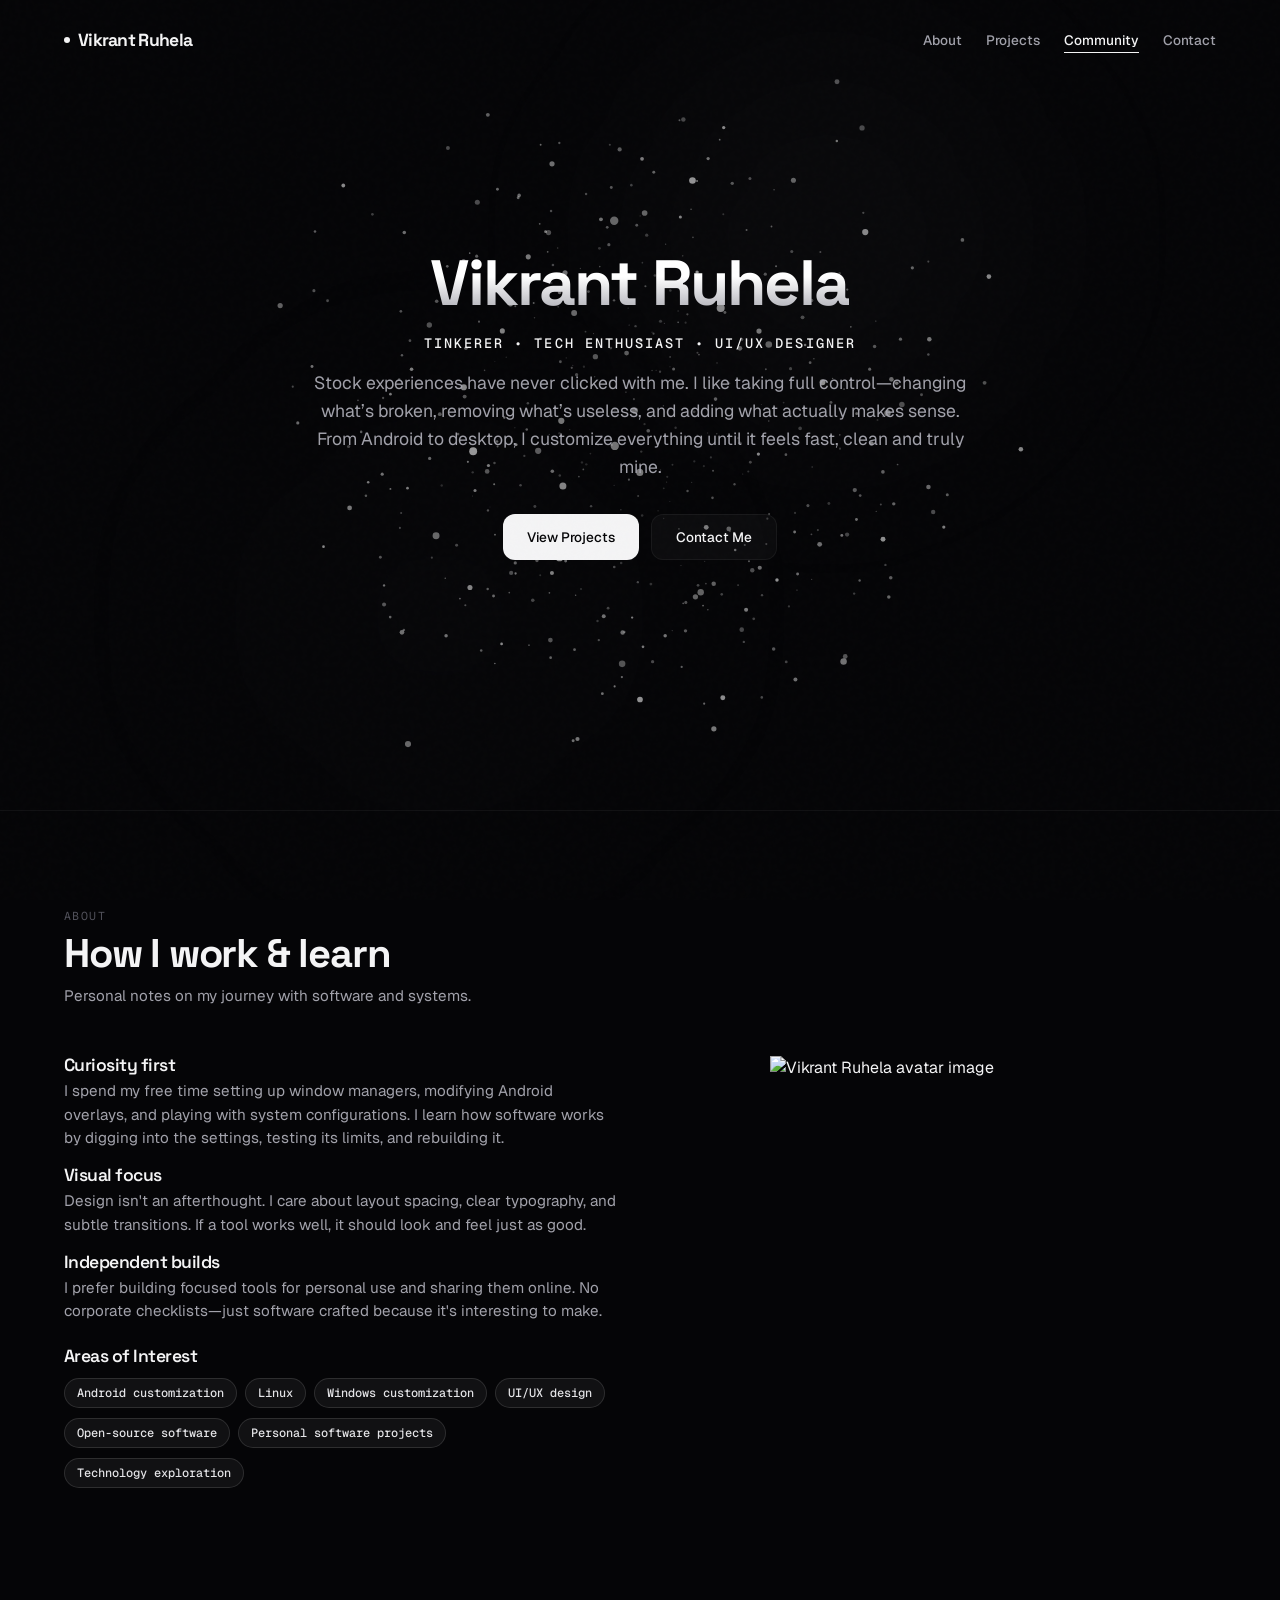
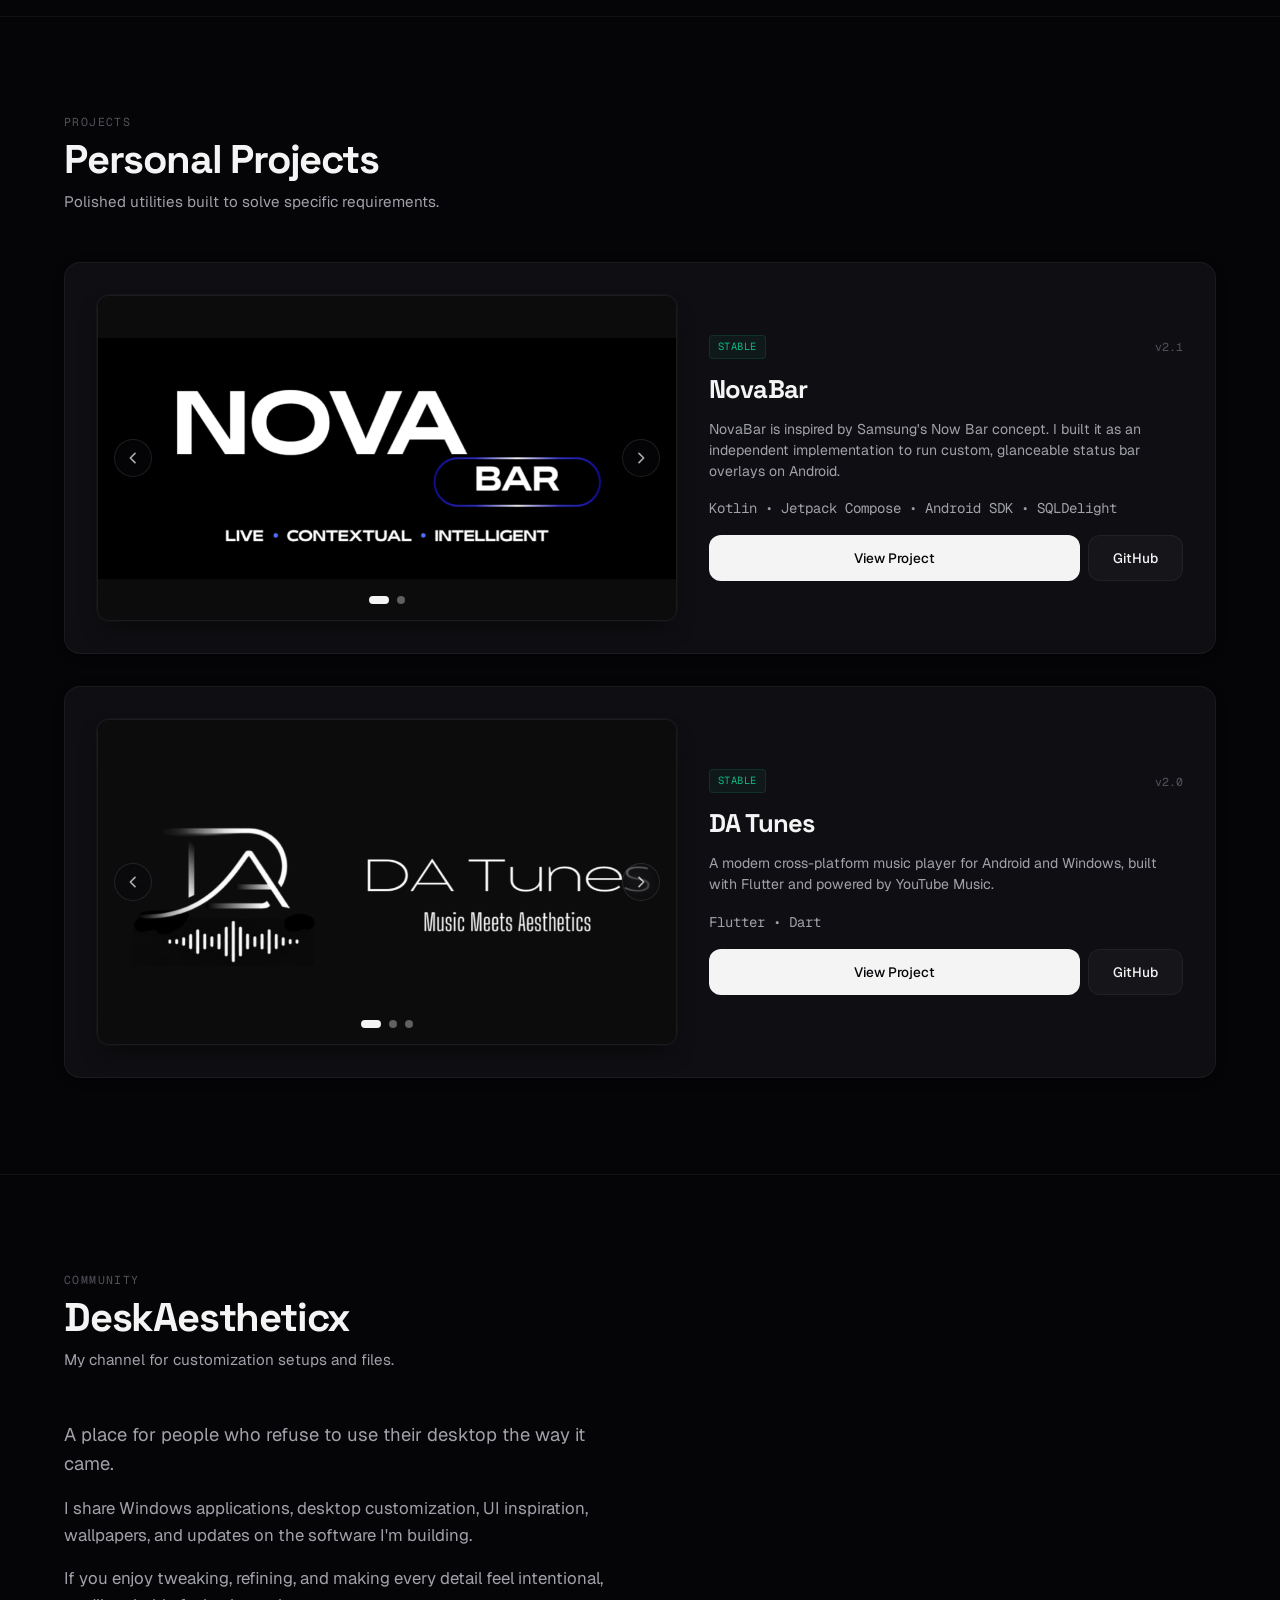
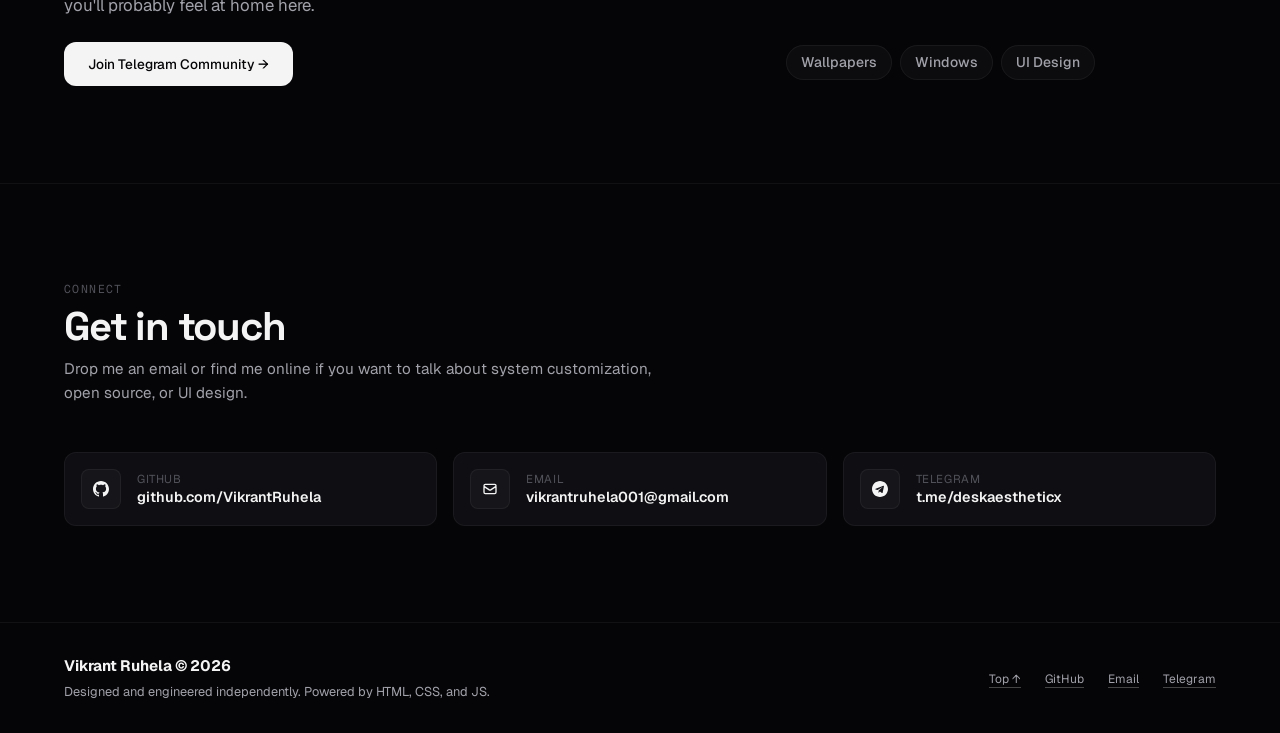
==== commit 4c04c8a8: "Update index.html" ====
--- a/index.html
+++ b/index.html
@@ -212,7 +212,7 @@
           <div style="display: flex; flex-direction: column; gap: var(--space-md);">
             <div style="display: flex; justify-content: space-between; align-items: center;">
               <span class="product-card-badge stable">Stable</span>
-              <span style="font-family: var(--font-mono); font-size: 0.72rem; color: var(--text-muted);">v2.0</span>
+              <span style="font-family: var(--font-mono); font-size: 0.72rem; color: var(--text-muted);">v2.1</span>
             </div>
             <h3 class="product-card-title" style="font-size: 1.6rem;">NovaBar</h3>
             <p class="product-card-desc">
@@ -255,7 +255,7 @@
           <div style="display: flex; flex-direction: column; gap: var(--space-md);">
             <div style="display: flex; justify-content: space-between; align-items: center;">
               <span class="product-card-badge stable" style="background-color: rgba(16, 185, 129, 0.06); border: 1px solid rgba(16, 185, 129, 0.15); color: #10b981;">Stable</span>
-              <span style="font-family: var(--font-mono); font-size: 0.72rem; color: var(--text-muted);">v1.1.1</span>
+              <span style="font-family: var(--font-mono); font-size: 0.72rem; color: var(--text-muted);">v2.0</span>
             </div>
             <h3 class="product-card-title" style="font-size: 1.6rem;">DA Tunes</h3>
             <p class="product-card-desc">
